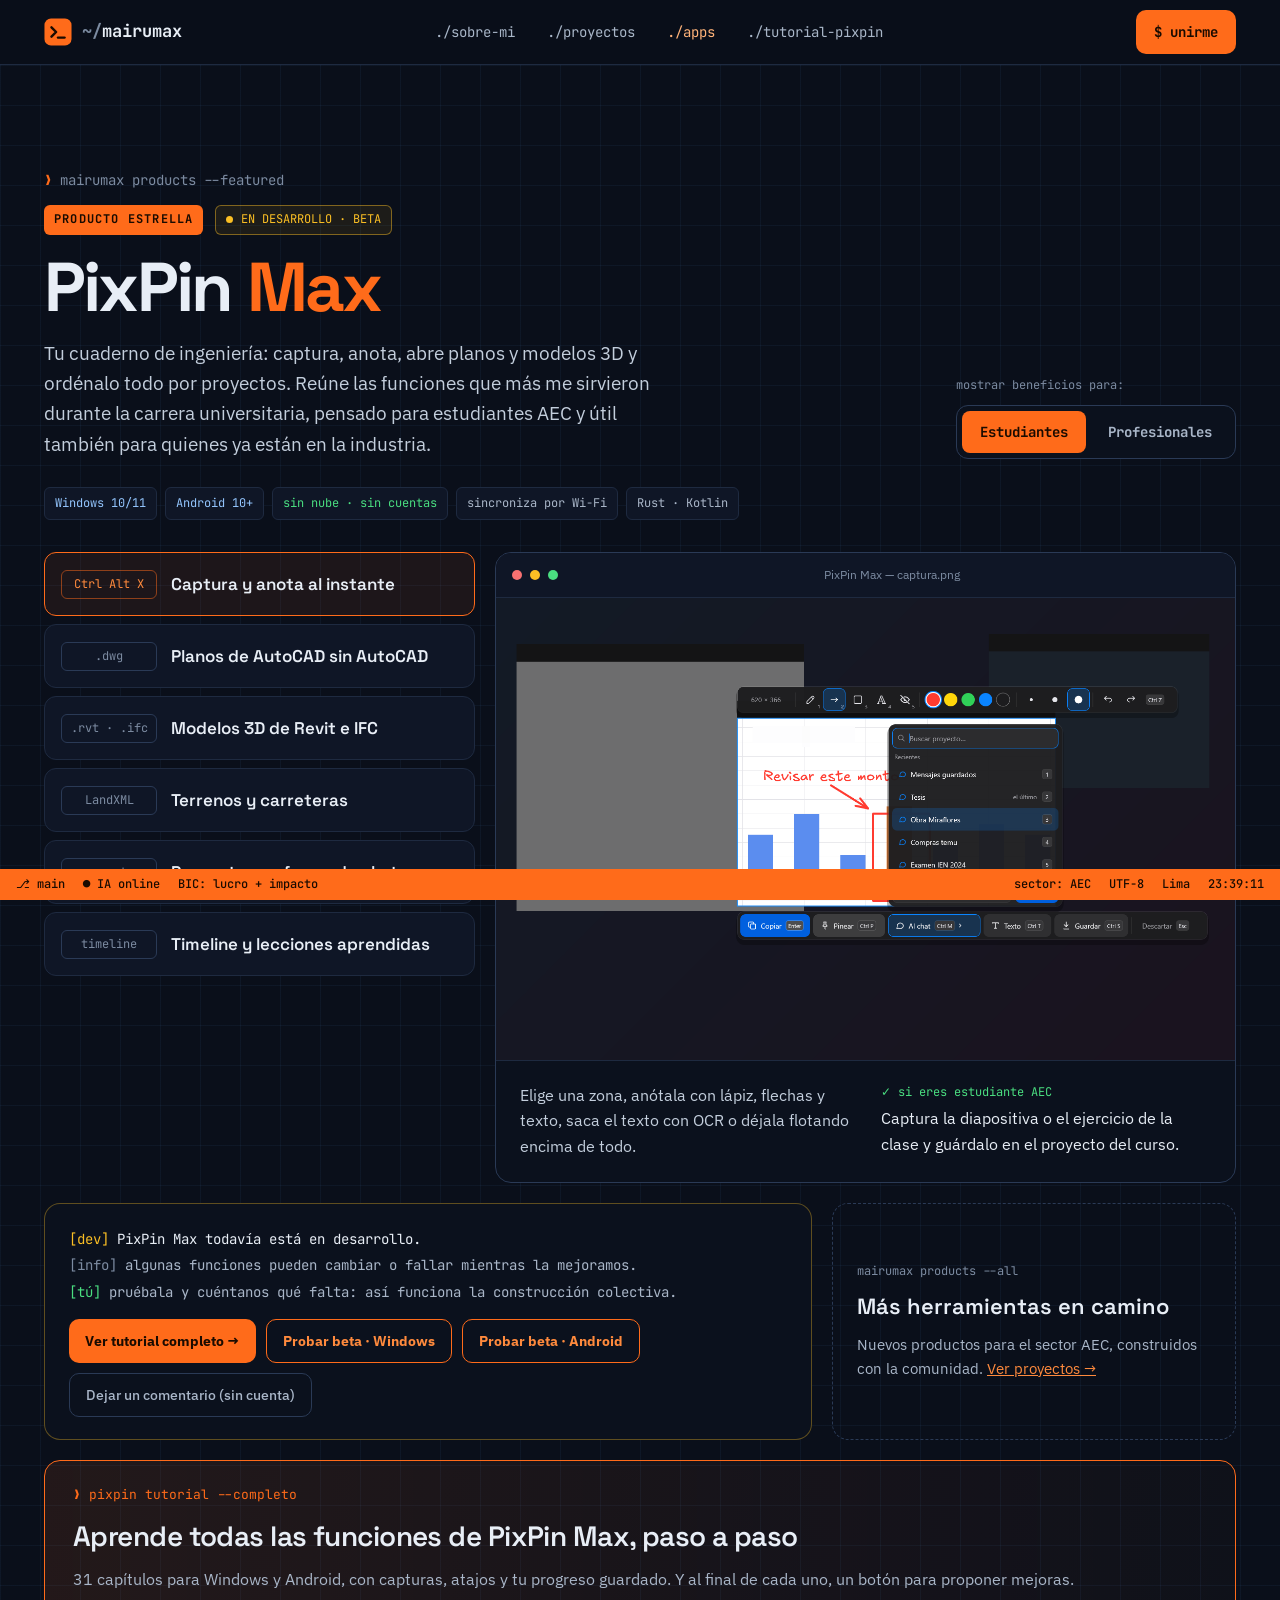
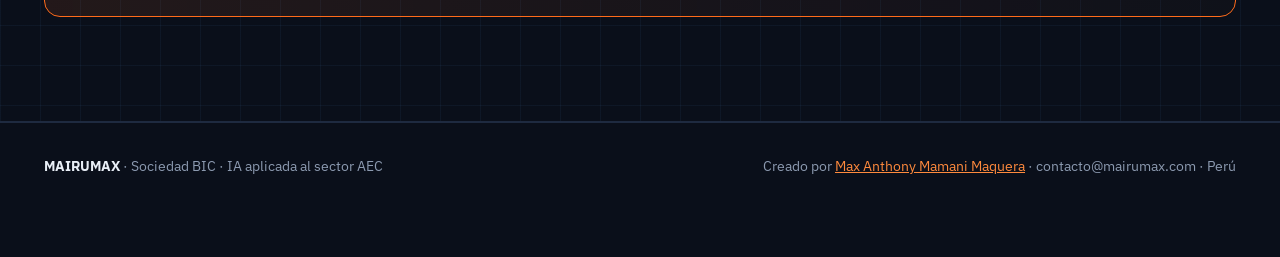
==== apps.html @ 18a21cf0 "Página principal centrada en el fundador, sección de proyectos y apps en página propia - Sección 'Qu" ====
<!doctype html>
<html lang="es">
<head>
<meta charset="utf-8">
<meta name="viewport" content="width=device-width, initial-scale=1, viewport-fit=cover">
<title>Apps · MAIRUMAX</title>
<meta name="description" content="MAIRUMAX: Sociedad BIC que crea herramientas con inteligencia artificial para el sector AEC, junto a su comunidad.">
<link rel="preconnect" href="https://fonts.googleapis.com">
<link rel="preconnect" href="https://fonts.gstatic.com" crossorigin>
<link href="https://fonts.googleapis.com/css2?family=Space+Grotesk:wght@500;600;700&family=IBM+Plex+Sans:wght@400;500;600&family=JetBrains+Mono:wght@400;500;700&display=swap" rel="stylesheet">
<style>
/* Layout: página de desarrollador oscura; cada sección se presenta como un comando de terminal. */
:root{
  color-scheme:dark;
  --bg:#0A0F1A; --bg-2:#0C1220; --panel:#0F1626; --term:#0B111D; --deep:#080D17;
  --line:#1E2A40; --line-2:#2A3A56;
  --text:#E8EEF6; --soft:#C3CEDC; --muted:#A9B6C8; --dim:#7C8BA1; --faint:#5B6B84;
  --accent:#FF6B1A; --accent-2:#FF8A3D; --accent-3:#FFB37A; --on-accent:#1A0B00;
  --ok:#4ADE80; --warn:#FBBF24; --err:#F87171; --key:#93C5FD; --kw:#C4B5FD; --str:#FDBA74;
  --f-display:"Space Grotesk",system-ui,sans-serif;
  --f-body:"IBM Plex Sans",system-ui,sans-serif;
  --f-mono:"JetBrains Mono",ui-monospace,Consolas,monospace;
  --max:1240px;
}
*{box-sizing:border-box}
html{scroll-behavior:smooth}
body{margin:0;background:var(--bg);color:var(--text);font-family:var(--f-body);line-height:1.6;-webkit-font-smoothing:antialiased;overflow-x:hidden}
h1,h2,h3{font-family:var(--f-display);letter-spacing:-.03em;line-height:1.05;text-wrap:balance;margin:0}
p{margin:0}
a{color:var(--accent-2)}a:hover{color:var(--accent-3)}
button{font:inherit;cursor:pointer}
:focus-visible{outline:2px solid var(--accent);outline-offset:3px}
img{max-width:100%}
.wrap{max-width:var(--max);margin:0 auto;padding-inline:24px}
.mono{font-family:var(--f-mono)}
.bp{background-image:linear-gradient(rgba(96,165,250,.06) 1px,transparent 1px),linear-gradient(90deg,rgba(96,165,250,.06) 1px,transparent 1px);background-size:40px 40px}
section{padding-block:104px}
.bordered{border-block:1px solid var(--line)}
.cmd{font-family:var(--f-mono);font-size:14px;color:var(--dim)}
.cmd::before{content:"❯ ";color:var(--accent)}
.h2{font-size:clamp(32px,4vw,52px);margin-top:14px}
.lead{color:var(--muted);font-size:17px;max-width:420px}
.row{display:flex;flex-wrap:wrap;gap:24px}
.row>*{min-width:0}
.sec-head{display:flex;flex-wrap:wrap;justify-content:space-between;align-items:end;gap:24px;margin-bottom:40px}

.btn{display:inline-flex;align-items:center;gap:10px;min-height:52px;padding:0 24px;border-radius:10px;font-weight:600;text-decoration:none;border:0;transition:transform .2s ease,box-shadow .2s ease}
.btn-main{background:var(--accent);color:var(--on-accent)}
.btn-main:hover{color:var(--on-accent);transform:translateY(-2px);box-shadow:0 12px 30px -10px var(--accent)}
.btn-ghost{border:1.5px solid var(--line-2);color:var(--text);font-family:var(--f-mono);font-size:15px;background:transparent}
.btn-ghost:hover{color:var(--accent-3);border-color:var(--accent)}
.chip{transition:background-color .15s ease,border-color .15s ease,color .15s ease}
.chip:hover{border-color:var(--accent)!important;color:var(--accent-3)}
.tag{display:inline-flex;align-items:center;gap:8px;font-family:var(--f-mono);font-size:12px;padding:4px 10px;border-radius:6px}
.dot{width:8px;height:8px;border-radius:50%;flex:none}

/* NAV */
header{position:sticky;top:env(safe-area-inset-top,0px);z-index:30;background:rgba(10,15,26,.88);backdrop-filter:blur(12px);border-bottom:1px solid var(--line)}
.nav{height:64px;display:flex;align-items:center;justify-content:space-between;gap:16px;font-family:var(--f-mono)}
.logo{display:flex;align-items:center;gap:10px;color:var(--text);text-decoration:none;font-weight:700;font-size:17px}
.logo:hover{color:var(--text)}
.logo small{color:var(--dim);font-size:inherit}
.menu{display:flex;gap:6px;font-size:14px}
.menu a{color:var(--muted);text-decoration:none;padding:8px 12px;border-radius:8px;border:1px solid transparent}
.nav-cta{min-height:44px;padding:0 18px;font-size:14px;font-weight:700;font-family:var(--f-mono);border-radius:10px}
.burger{display:none;width:44px;height:44px;border-radius:10px;border:1px solid var(--line-2);background:transparent;color:var(--text)}
@media (max-width:900px){
  .menu{display:none;position:absolute;top:64px;left:0;right:0;flex-direction:column;gap:0;background:var(--bg-2);border-bottom:1px solid var(--line);padding:8px 16px}
  .menu.open{display:flex}
  .menu a{padding:14px 8px;border-radius:0;border-top:1px solid var(--line)}
  .burger{display:grid;place-items:center}
  .nav-cta{display:none}
}

/* HERO */
.hero{padding-block:88px 72px}
.hero .row{gap:48px;align-items:center}
.hero-copy{flex:1 1 500px}
.pill{display:inline-flex;align-items:center;gap:10px;padding:6px 14px;border:1px solid var(--line-2);border-radius:8px;font-family:var(--f-mono);font-size:13px;color:var(--key);background:rgba(17,26,42,.85)}
.hero h1{font-size:clamp(40px,6vw,74px);letter-spacing:-.035em;line-height:1.02;margin:24px 0;min-height:2.1em}
.typed{font-family:var(--f-mono);letter-spacing:-.04em;color:var(--accent)}
.cur{display:inline-block;width:.5em;height:.9em;background:var(--accent);margin-left:6px;vertical-align:-.08em;animation:blink 1s steps(1) infinite}
.hero-copy>p{font-size:19px;color:var(--muted);max-width:560px}
.ctas{display:flex;flex-wrap:wrap;gap:12px;margin-top:32px}

.term{flex:1 1 480px;border:1px solid var(--line-2);border-radius:16px;background:var(--term);box-shadow:0 40px 90px -40px rgba(0,0,0,.9);overflow:hidden;font-family:var(--f-mono)}
.term-bar{display:flex;align-items:center;gap:8px;padding:12px 16px;border-bottom:1px solid var(--line);background:var(--panel)}
.term-bar i{width:12px;height:12px;border-radius:50%;display:block}
.term-bar span{flex:1;text-align:center;font-size:12px;color:var(--dim)}
.term-out{height:330px;padding:18px 18px 6px;display:flex;flex-direction:column;justify-content:flex-end;overflow:hidden;font-size:14px;line-height:1.6}
.term-out div{white-space:pre-wrap;word-break:break-word}
.term-in{display:flex;align-items:center;gap:10px;padding:8px 18px 16px;font-size:14px}
.term-in label{color:var(--accent);white-space:nowrap}
.term-in input{flex:1;min-width:0;min-height:36px;border:0;outline:none;background:transparent;color:var(--text);font:inherit;caret-color:var(--accent)}
.term-in input::placeholder,.join input::placeholder{color:var(--faint)}
.term-chips{display:flex;flex-wrap:wrap;gap:6px;padding:12px 18px 16px;border-top:1px solid var(--line);background:#0D1422}
.term-chips button{min-height:34px;padding:0 12px;border-radius:8px;border:1px solid var(--line-2);background:transparent;color:var(--muted);font-family:var(--f-mono);font-size:13px}

.ticker{border-top:1px solid var(--line);background:var(--bg-2);overflow:hidden}
.ticker-track{display:flex;width:max-content;gap:48px;padding:14px 0;font-family:var(--f-mono);font-size:14px;color:var(--muted);white-space:nowrap;animation:marq 40s linear infinite}

/* PRODUCTO */
.prod-title{font-size:clamp(40px,5.4vw,72px);letter-spacing:-.04em;line-height:1;margin:18px 0 16px}
.prod-lead{font-size:19px;color:var(--soft);max-width:640px}
.seg{display:inline-flex;padding:5px;border-radius:12px;border:1px solid var(--line-2);background:var(--term);gap:4px}
.seg button{min-height:42px;padding:0 18px;border-radius:8px;border:0;background:transparent;color:var(--muted);font-family:var(--f-mono);font-weight:700;font-size:14px}
.seg button[aria-selected="true"]{background:var(--accent);color:var(--on-accent)}
.badges{display:flex;flex-wrap:wrap;gap:8px;margin-top:28px}
.badges span{padding:6px 10px;border-radius:6px;border:1px solid var(--line);background:var(--panel);font-family:var(--f-mono);font-size:12px;color:var(--muted)}
.feat-list{flex:1 1 340px;display:flex;flex-direction:column;gap:8px}
.feat-list button{display:flex;align-items:center;gap:14px;min-height:64px;padding:12px 16px;border-radius:12px;border:1px solid var(--line);background:var(--panel);color:var(--text);text-align:left}
.feat-list button kbd{flex:none;min-width:96px;font-family:var(--f-mono);font-size:12px;color:var(--dim);border:1px solid var(--line-2);border-radius:6px;padding:4px 8px;text-align:center}
.feat-list button span{font-family:var(--f-display);font-weight:600;font-size:17px;line-height:1.2}
.feat-list button[aria-selected="true"]{border-color:var(--accent);background:rgba(255,107,26,.08)}
.feat-list button[aria-selected="true"] kbd{color:var(--accent-2);border-color:rgba(255,107,26,.5)}
.window{flex:2 1 560px;border:1px solid var(--line-2);border-radius:16px;background:var(--term);overflow:hidden;display:flex;flex-direction:column}
.window .term-bar i{width:10px;height:10px}
.shot{background:#070B13;aspect-ratio:16/10;max-width:100%}
.shot img{width:100%;height:100%;object-fit:contain;display:block}
.shot-cap{padding:22px 24px;border-top:1px solid var(--line);display:flex;flex-wrap:wrap;gap:14px 32px}
.shot-cap p{flex:1 1 260px;min-width:0;font-size:16px}
.shot-cap small{display:block;font-family:var(--f-mono);font-size:12px;color:var(--ok);margin-bottom:4px}
.devbox{flex:2 1 560px;border:1px solid rgba(251,191,36,.35);border-radius:16px;background:var(--term);padding:22px 24px;font-family:var(--f-mono);font-size:14px;line-height:1.9}
.devbox .ctas{margin-top:14px;gap:10px}
.devbox .btn{min-height:44px;padding:0 16px;font-size:14px;font-weight:700;font-family:var(--f-body)}
.tuto-link{margin-top:20px;display:flex;flex-direction:column;gap:8px;padding:24px 28px;border-radius:16px;border:1px solid var(--accent);background:linear-gradient(90deg,rgba(255,107,26,.1),rgba(255,107,26,.02));text-decoration:none;transition:transform .2s ease}
.tuto-link:hover{transform:translateY(-2px)}
.tuto-link .mono{font-size:13px}
.soon{flex:1 1 300px;border:1.5px dashed var(--line-2);border-radius:16px;padding:22px 24px;display:flex;flex-direction:column;justify-content:center;gap:8px}

/* BANDERA */
.flag{font-family:var(--f-display);font-weight:600;font-size:clamp(28px,4vw,52px);line-height:1.12;letter-spacing:-.025em;margin-top:24px;max-width:1080px}
.flag mark{color:var(--on-accent);background:var(--accent);padding:0 .15em;border-radius:4px}
.hashtags{display:flex;flex-wrap:wrap;gap:10px;margin-top:36px;font-family:var(--f-mono);font-size:13px}
.hashtags span{padding:6px 12px;border-radius:6px;background:#111A2B;border:1px solid var(--line);color:var(--key)}

/* EDITOR */
.editor{border:1px solid var(--line-2);border-radius:16px;overflow:hidden;background:var(--term)}
.tabs{display:flex;overflow-x:auto;background:var(--panel);border-bottom:1px solid var(--line)}
.tabs button{display:flex;align-items:center;gap:8px;min-height:48px;padding:0 20px;border:0;border-right:1px solid var(--line);border-top:2px solid transparent;background:transparent;color:var(--dim);font-family:var(--f-mono);font-size:14px;white-space:nowrap}
.tabs button[aria-selected="true"]{border-top-color:var(--accent);background:var(--term);color:var(--text)}
.tabs i{width:8px;height:8px;border-radius:2px;display:block}
.code{flex:1.3 1 480px;padding:28px 0;overflow-x:auto;font-family:var(--f-mono);font-size:clamp(14px,1.4vw,17px);line-height:1.9;min-height:300px}
.code div{display:flex}
.code .ln{flex:none;width:52px;padding-right:18px;text-align:right;color:#3E4C63;user-select:none}
.code .src{white-space:pre}
.human{flex:1 1 360px;padding:32px;border-left:1px solid var(--line);background:#0E1626;display:flex;flex-direction:column;gap:16px}
.human h3{font-size:32px}
.human .practice{margin-top:auto;padding:16px;border-radius:10px;border:1px dashed var(--line-2);color:var(--muted);font-size:15px}
.editor-body{display:flex;flex-wrap:wrap}
.editor-body>*{min-width:0}

/* PIPELINE */
.pipe{border:1px solid var(--line-2);border-radius:16px;background:var(--term);overflow:hidden}
.pipe-bar{display:flex;flex-wrap:wrap;align-items:center;justify-content:space-between;gap:12px;padding:14px 20px;border-bottom:1px solid var(--line);background:var(--panel);font-family:var(--f-mono);font-size:13px;color:var(--muted)}
.run-btn{min-height:40px;padding:0 18px;border-radius:8px;border:0;background:var(--accent);color:var(--on-accent);font-family:var(--f-mono);font-weight:700;font-size:14px}
.run-btn[disabled]{background:var(--line-2);color:var(--text);cursor:wait}
.progress{height:3px;background:var(--line)}
.progress div{height:3px;width:0;background:var(--accent);transition:width .5s ease}
.stages{padding:32px 24px 12px;display:grid;grid-template-columns:repeat(auto-fit,minmax(210px,1fr));gap:14px}
.stage{display:flex;flex-direction:column;gap:10px;padding:20px;text-align:left;border-radius:12px;border:1.5px solid var(--line);background:var(--panel);color:var(--text);transition:all .25s ease}
.stage .top{display:flex;justify-content:space-between;font-family:var(--f-mono);font-size:12px;color:var(--dim)}
.stage .st{color:var(--faint)}
.stage strong{font-family:var(--f-display);font-weight:600;font-size:20px;line-height:1.15}
.stage code{font-family:var(--f-mono);font-size:13px;color:var(--key)}
.stage.sel{border-color:#3B5B8C}
.stage.done{border-color:#2F6B4A;background:rgba(74,222,128,.05)}
.stage.done .st{color:var(--ok)}
.stage.live{border-color:var(--accent);background:rgba(255,107,26,.08);animation:pulse 1.1s ease-out infinite}
.stage.live .st{color:var(--accent-2)}
.return{margin:0 24px;padding:10px 0 24px;display:flex;align-items:center;gap:12px;font-family:var(--f-mono);font-size:13px;color:var(--dim)}
.return hr{flex:1;border:0;border-top:1px dashed var(--line-2);margin:0}
.pipe-foot{display:flex;flex-wrap:wrap;border-top:1px solid var(--line)}
.pipe-foot>*{flex:1 1 400px;min-width:0}
.info{padding:28px 24px}
.info h3{font-size:28px;margin:8px 0}
.info p{color:var(--soft);font-size:17px}
.log{padding:24px;border-left:1px solid var(--line);background:var(--deep);font-family:var(--f-mono);font-size:13px;line-height:1.8;min-height:180px}
.log div{white-space:pre-wrap}

/* MANIFIESTO */
.json{border:1px solid var(--line-2);border-radius:16px;background:var(--term);padding:28px clamp(18px,3vw,36px);font-family:var(--f-mono);font-size:clamp(14px,1.4vw,17px);line-height:1.9;color:var(--muted)}
.json .in{padding-left:2em}
.k{color:var(--key)}.s{color:var(--str)}
.json button{display:inline-flex;align-items:center;gap:8px;min-height:40px;padding:0 10px 0 4px;margin-left:-4px;border:0;border-radius:6px;background:transparent;color:var(--key);font:inherit}
.json button .arr{color:var(--accent);display:inline-block;transition:transform .2s ease}
.json button[aria-expanded="true"] .arr{transform:rotate(90deg)}
.json button .hint{color:var(--faint)}
.json button[aria-expanded="true"] .hint{display:none}
.json .val{margin:6px 0 18px 1.6em;padding:20px 24px;border-left:2px solid var(--accent);background:rgba(255,107,26,.05);border-radius:0 10px 10px 0}
.json .val p{font-family:var(--f-display);font-weight:500;font-size:clamp(20px,2.2vw,28px);line-height:1.35;letter-spacing:-.01em;color:#F3E9DF}

/* ROLES */
.roles{display:flex;flex-wrap:wrap;gap:10px}
.roles button{min-height:48px;padding:0 20px;border-radius:10px;border:1.5px solid var(--line-2);background:transparent;color:var(--muted);font-family:var(--f-mono);font-size:15px}
.roles button[aria-selected="true"]{border-color:var(--accent);background:rgba(255,107,26,.1);color:var(--accent-3)}
.role-card{flex:1.2 1 420px;border:1px solid var(--line);border-radius:16px;background:var(--panel);padding:36px}
.role-card h3{font-size:30px;margin-bottom:12px}
.role-card p{color:var(--soft);font-size:18px}
.role-log{flex:1 1 380px;border:1px solid var(--line);border-radius:16px;background:var(--deep);padding:28px;font-family:var(--f-mono);font-size:14px;line-height:2}

/* CTA */
.join-box{border-radius:20px;border:1px solid var(--accent);background:var(--term);display:flex;flex-wrap:wrap;gap:40px;padding:clamp(32px,5vw,64px);align-items:center}
.join-box>*{flex:1 1 440px;min-width:0}
.join-box h2{font-size:clamp(32px,4.4vw,56px);letter-spacing:-.035em;line-height:1.02}
.join{font-family:var(--f-mono);font-size:15px}
.join label{display:block;color:var(--dim);font-size:13px;margin-bottom:8px}
.join .field{display:flex;flex-wrap:wrap;align-items:center;gap:10px;padding:8px 8px 8px 16px;border-radius:12px;border:1px solid var(--line-2);background:var(--deep)}
.join .field span{color:var(--accent);white-space:nowrap}
.join input{flex:1 1 180px;min-width:0;min-height:44px;border:0;outline:none;background:transparent;color:var(--text);font:inherit;caret-color:var(--accent)}
.join button{min-height:44px;padding:0 18px;border-radius:8px;border:0;background:var(--accent);color:var(--on-accent);font-family:var(--f-mono);font-weight:700;font-size:14px}
.join-msg{margin-top:12px;font-size:14px;min-height:1.6em}

/* FUNDADOR */
.founder{display:flex;flex-wrap:wrap;gap:28px;align-items:stretch}
.founder>*{min-width:0}
.id-card{flex:1 1 340px;border:1px solid var(--line-2);border-radius:16px;background:var(--term);overflow:hidden;display:flex;flex-direction:column}
.avatar{position:relative;aspect-ratio:1/1;background:linear-gradient(135deg,#16213A,#0B111D);display:grid;place-items:center;overflow:hidden}
.avatar img{position:absolute;inset:0;width:100%;height:100%;object-fit:cover}
.avatar .ini{font-family:var(--f-display);font-weight:700;font-size:96px;color:var(--accent);letter-spacing:-.04em}
.avatar .scan{position:absolute;left:12px;bottom:12px;padding:4px 10px;border-radius:6px;background:rgba(10,15,26,.85);font-family:var(--f-mono);font-size:12px;color:var(--ok)}
.id-body{padding:22px 24px;display:flex;flex-direction:column;gap:12px}
.id-body h3{font-size:26px}
.id-body .role{font-family:var(--f-mono);font-size:13px;color:var(--accent-2)}
.links{display:flex;flex-wrap:wrap;gap:8px;margin-top:4px}
.links a{display:inline-flex;align-items:center;gap:8px;min-height:40px;padding:0 14px;border-radius:8px;border:1px solid var(--line-2);color:var(--text);text-decoration:none;font-family:var(--f-mono);font-size:13px}
.links a:hover{border-color:var(--accent);color:var(--accent-3)}
.f-main{flex:2 1 560px;display:flex;flex-direction:column;gap:20px}
.quote{border-left:3px solid var(--accent);padding:6px 0 6px 20px;font-family:var(--f-display);font-weight:500;font-size:clamp(20px,2.2vw,26px);line-height:1.35;letter-spacing:-.01em;color:#F3E9DF}
.quote small{display:block;margin-top:10px;font-family:var(--f-mono);font-size:13px;color:var(--dim);letter-spacing:0}
.kpis{display:grid;grid-template-columns:repeat(auto-fit,minmax(150px,1fr));gap:12px}
.kpi{border:1px solid var(--line);border-radius:12px;background:var(--panel);padding:16px 18px}
.kpi b{display:block;font-family:var(--f-display);font-size:34px;line-height:1;letter-spacing:-.03em;color:var(--text)}
.kpi span{display:block;margin-top:8px;font-size:14px;color:var(--muted);line-height:1.35}
.kpi.hi{border-color:rgba(255,107,26,.55);background:rgba(255,107,26,.07)}
.kpi.hi b{color:var(--accent-2)}
.facts{display:grid;grid-template-columns:repeat(auto-fit,minmax(260px,1fr));gap:12px}
.fact{border:1px solid var(--line);border-radius:12px;background:var(--panel);padding:16px 18px;font-size:15px;color:var(--soft)}
.fact .mono{display:block;font-size:12px;color:var(--key);margin-bottom:6px}
.panels{display:flex;flex-wrap:wrap;gap:20px;margin-top:28px}
.panels>*{flex:1 1 440px;min-width:0;border:1px solid var(--line-2);border-radius:16px;background:var(--term);padding:24px}
.panels h3{font-size:22px;margin:6px 0 4px}
.panels .sub{font-size:14px;color:var(--dim);margin-bottom:18px}
.bars{display:flex;flex-direction:column;gap:12px}
.bar{display:grid;grid-template-columns:minmax(0,1.3fr) minmax(0,2fr) 56px;gap:12px;align-items:center;font-size:14px;color:var(--soft)}
.bar .track{height:12px;border-radius:0 4px 4px 0;background:transparent;border-left:1px solid var(--line-2)}
.bar .fill{height:100%;border-radius:0 4px 4px 0;background:var(--accent);width:0;transition:width .9s ease}
.bar:hover .fill{background:var(--accent-2)}
.bar .v{font-family:var(--f-mono);font-size:13px;color:var(--text);text-align:right}
.tl{position:relative;display:flex;flex-direction:column;gap:0;margin-top:4px}
.tl-item{position:relative;display:grid;grid-template-columns:86px 1fr;gap:16px;padding:0 0 18px}
.tl-item::before{content:"";position:absolute;left:98px;top:6px;bottom:-6px;border-left:1px solid var(--line-2)}
.tl-item:last-child::before{display:none}
.tl-item .y{font-family:var(--f-mono);font-size:13px;color:var(--dim);text-align:right;padding-top:1px}
.tl-item .b{position:relative;padding-left:18px}
.tl-item .b::before{content:"";position:absolute;left:-5px;top:6px;width:9px;height:9px;border-radius:50%;background:var(--line-2)}
.tl-item.now .b::before{background:var(--accent);box-shadow:0 0 0 4px rgba(255,107,26,.2)}
.tl-item.tl-goal .b::before{background:transparent;border:1.5px dashed var(--ok)}
.tl-item strong{display:block;font-family:var(--f-display);font-weight:600;font-size:17px;line-height:1.25}
.tl-item span{font-size:14px;color:var(--muted)}
.status-list{display:flex;flex-direction:column;gap:10px;font-family:var(--f-mono);font-size:14px}
.status-list>div{display:grid;grid-template-columns:auto 1fr auto;gap:12px;align-items:center;padding:12px 14px;border:1px solid var(--line);border-radius:10px;background:var(--panel)}
.status-list .nm{color:var(--text);font-family:var(--f-body);font-size:15px}
.status-list .nm small{display:block;color:var(--dim);font-size:13px}
.interests{display:flex;flex-wrap:wrap;gap:8px}
.interests span{padding:8px 12px;border-radius:8px;border:1px solid var(--line-2);background:var(--panel);font-size:14px;color:var(--soft)}
.goals{display:flex;flex-direction:column;gap:10px}
.goal{display:flex;gap:14px;align-items:flex-start;padding:14px 16px;border:1px solid var(--line);border-radius:12px;background:var(--panel)}
.goal .ic{flex:none;width:34px;height:34px;border-radius:8px;display:grid;place-items:center;background:rgba(74,222,128,.1);color:var(--ok);font-family:var(--f-mono);font-size:14px}
.goal.star{border-color:rgba(255,107,26,.55);background:rgba(255,107,26,.07)}
.goal.star .ic{background:var(--accent);color:var(--on-accent)}
.goal strong{display:block;font-family:var(--f-display);font-weight:600;font-size:17px;line-height:1.25}
.goal span{font-size:14px;color:var(--muted)}
@media (max-width:560px){
  .bar{grid-template-columns:1fr 48px}.bar .track{grid-column:1/-1;grid-row:2}
  .tl-item{grid-template-columns:64px 1fr;gap:12px}.tl-item::before{left:72px}
}

footer{border-top:1px solid var(--line)}
footer .wrap{padding-block:32px 48px;display:flex;flex-wrap:wrap;gap:16px;justify-content:space-between;color:#8C9AB0;font-size:14px}
.status{position:sticky;bottom:0;z-index:30;display:flex;flex-wrap:wrap;justify-content:space-between;gap:6px 20px;padding:6px 16px calc(6px + env(safe-area-inset-bottom,0px));background:var(--accent);color:var(--on-accent);font-family:var(--f-mono);font-size:12px;font-weight:500}
.status span{display:flex;gap:18px;flex-wrap:wrap}

.fade{animation:fade .35s ease}
.glow{animation:glow 2s ease-in-out infinite}
@keyframes blink{50%{opacity:0}}
@keyframes fade{from{opacity:.2;transform:translateY(6px)}to{opacity:1;transform:none}}
@keyframes marq{to{transform:translateX(-50%)}}
@keyframes pulse{0%{box-shadow:0 0 0 0 rgba(255,107,26,.6)}100%{box-shadow:0 0 0 12px rgba(255,107,26,0)}}
@keyframes glow{50%{opacity:.35}}
@media (max-width:560px){
  section{padding-block:72px}
  .wrap{padding-inline:16px}
  .human,.log{border-left:0;border-top:1px solid var(--line)}
  .feat-list button kbd{min-width:84px}
}
@media (prefers-reduced-motion:reduce){*,*::before{animation:none!important;transition:none!important;scroll-behavior:auto!important}}
</style>
</head>
<body>

<header>
  <div class="wrap nav">
    <a href="index.html" class="logo" aria-label="MAIRUMAX, inicio">
      <svg width="28" height="28" viewBox="0 0 30 30" aria-hidden="true"><rect x=".5" y=".5" width="29" height="29" rx="7" fill="#FF6B1A"/><path d="M8 20 L13 15 L8 10" fill="none" stroke="#1A0B00" stroke-width="2.6" stroke-linecap="round" stroke-linejoin="round"/><path d="M15 21 H22" stroke="#1A0B00" stroke-width="2.6" stroke-linecap="round"/></svg>
      <span><small>~/</small>mairumax</span>
    </a>
    <nav class="menu" id="menu" aria-label="Secciones">
      <a class="chip" href="index.html#fundador">./sobre-mi</a>
      <a class="chip" href="index.html#proyectos">./proyectos</a>
      <a class="chip" href="apps.html" aria-current="page" style="color:var(--accent-3)">./apps</a>
      <a class="chip" href="pixpin.html">./tutorial-pixpin</a>
    </nav>
    <a href="index.html#unete" class="btn btn-main nav-cta">$ unirme</a>
    <button class="burger" id="burger" type="button" aria-label="Abrir menú" aria-expanded="false" aria-controls="menu">
      <svg width="20" height="20" viewBox="0 0 24 24" fill="none" stroke="currentColor" stroke-width="2" stroke-linecap="round" aria-hidden="true"><path d="M4 7h16M4 12h16M4 17h16"/></svg>
    </button>
  </div>
</header>

<main>
<!-- PRODUCTO ESTRELLA -->
<section id="productos" class="bp bordered" style="border-top:0">
  <div class="wrap">
    <div class="cmd">mairumax products --featured</div>
    <div class="sec-head" style="margin:14px 0 0">
      <div style="flex:1 1 560px;min-width:0">
        <div style="display:flex;flex-wrap:wrap;gap:12px">
          <span class="tag" style="background:var(--accent);color:var(--on-accent);font-weight:700;letter-spacing:.1em">PRODUCTO ESTRELLA</span>
          <span class="tag" style="color:var(--warn);border:1px solid rgba(251,191,36,.45);background:rgba(251,191,36,.08)"><span class="dot glow" style="width:7px;height:7px;background:var(--warn)"></span>EN DESARROLLO · BETA</span>
        </div>
        <h2 class="prod-title">PixPin <span style="color:var(--accent)">Max</span></h2>
        <p class="prod-lead">Tu cuaderno de ingeniería: captura, anota, abre planos y modelos 3D y ordénalo todo por proyectos. Reúne las funciones que más me sirvieron durante la carrera universitaria, pensado para estudiantes AEC y útil también para quienes ya están en la industria.</p>
      </div>
      <div style="display:flex;flex-direction:column;gap:10px">
        <span class="mono" style="font-size:12px;color:var(--dim)">mostrar beneficios para:</span>
        <div class="seg" role="tablist" aria-label="Público" id="audSeg">
          <button type="button" role="tab" aria-selected="true" data-aud="est">Estudiantes</button>
          <button type="button" role="tab" aria-selected="false" data-aud="pro">Profesionales</button>
        </div>
      </div>
    </div>

    <div class="badges">
      <span style="color:var(--key)">Windows 10/11</span><span style="color:var(--key)">Android 10+</span>
      <span style="color:var(--ok)">sin nube · sin cuentas</span><span>sincroniza por Wi‑Fi</span><span>Rust · Kotlin</span>
    </div>

    <div class="row" style="margin-top:32px;gap:20px;align-items:stretch">
      <div class="feat-list" role="tablist" aria-label="Funciones de PixPin Max" id="featList"></div>
      <div class="window">
        <div class="term-bar"><i style="background:var(--err)"></i><i style="background:var(--warn)"></i><i style="background:var(--ok)"></i><span id="featFile">PixPin Max</span></div>
        <div class="shot"><img id="featImg" src="img/captura-despues.png" alt="Captura de pantalla anotada en PixPin Max" width="1100" height="688"></div>
        <div class="shot-cap" id="featCap">
          <p id="featDesc" style="color:var(--soft)"></p>
          <p><small id="audLabel">✓ si eres estudiante AEC</small><span id="featUse"></span></p>
        </div>
      </div>
    </div>

    <div class="row" style="margin-top:20px;gap:20px;align-items:stretch">
      <div class="devbox">
        <div><span style="color:var(--warn)">[dev]</span> PixPin Max todavía está en desarrollo.</div>
        <div><span style="color:var(--dim)">[info]</span> <span style="color:var(--muted)">algunas funciones pueden cambiar o fallar mientras la mejoramos.</span></div>
        <div><span style="color:var(--ok)">[tú]</span> <span style="color:var(--muted)">pruébala y cuéntanos qué falta: así funciona la construcción colectiva.</span></div>
        <div class="ctas">
          <a class="btn btn-main" href="pixpin.html">Ver tutorial completo →</a>
          <a class="btn" style="border:1.5px solid var(--accent);color:var(--accent-2)" href="https://github.com/1xmanMAX/PIXPIN_PRO_WINDOWS/releases" target="_blank" rel="noopener">Probar beta · Windows</a>
          <a class="btn" style="border:1.5px solid var(--accent);color:var(--accent-2)" href="https://github.com/1xmanMAX/PIXPIN_PRO_ANDROID/releases/latest" target="_blank" rel="noopener">Probar beta · Android</a>
          <a class="btn" style="border:1px solid var(--line-2);color:var(--muted);font-weight:500" href="pixpin.html#mejorar">Dejar un comentario (sin cuenta)</a>
        </div>
      </div>
      <div class="soon">
        <span class="mono" style="font-size:12px;color:var(--dim)">mairumax products --all</span>
        <span style="font-family:var(--f-display);font-weight:600;font-size:22px">Más herramientas en camino</span>
        <span style="color:var(--muted);font-size:15px">Nuevos productos para el sector AEC, construidos con la comunidad. <a href="index.html#proyectos">Ver proyectos →</a></span>
      </div>
    </div>

    <a href="pixpin.html" class="tuto-link">
      <span class="mono" style="color:var(--accent)">❯ pixpin tutorial --completo</span>
      <span style="font-family:var(--f-display);font-weight:600;font-size:clamp(20px,2.4vw,28px);letter-spacing:-.02em;color:var(--text)">Aprende todas las funciones de PixPin Max, paso a paso</span>
      <span style="color:var(--muted)">31 capítulos para Windows y Android, con capturas, atajos y tu progreso guardado. Y al final de cada uno, un botón para proponer mejoras.</span>
    </a>
  </div>
</section>

</main>

<footer>
  <div class="wrap">
    <span><b style="color:var(--text)">MAIRUMAX</b> · Sociedad BIC · IA aplicada al sector AEC</span>
    <span>Creado por <a href="index.html#fundador">Max Anthony Mamani Maquera</a> · contacto@mairumax.com · Perú</span>
  </div>
</footer>

<div class="status" aria-hidden="true">
  <span><span>⎇ main</span><span>● IA online</span><span>BIC: lucro + impacto</span></span>
  <span><span>sector: AEC</span><span>UTF-8</span><span>Lima <span id="clock"></span></span></span>
</div>

<script>
(() => {
  const $ = (id) => document.getElementById(id);
  const el = (tag, attrs = {}, text) => { const e = document.createElement(tag); for (const k in attrs) e.setAttribute(k, attrs[k]); if (text != null) e.textContent = text; return e; };
  const retrigger = (node) => { node.classList.remove('fade'); void node.offsetWidth; node.classList.add('fade'); };
  const reduce = matchMedia('(prefers-reduced-motion: reduce)').matches;

  // Menú móvil
  const menu = $('menu'), burger = $('burger');
  burger.onclick = () => { const o = menu.classList.toggle('open'); burger.setAttribute('aria-expanded', o); };
  menu.querySelectorAll('a').forEach(a => a.onclick = () => { menu.classList.remove('open'); burger.setAttribute('aria-expanded', false); });

  // Reloj
  const tick = () => { let t; try { t = new Date().toLocaleTimeString('es-PE', { hour12: false, timeZone: 'America/Lima' }); } catch (e) { t = new Date().toLocaleTimeString(); } $('clock').textContent = t; };
  tick(); setInterval(tick, 1000);

  // Producto: explorador de funciones
  const F = [
    { key: 'Ctrl Alt X', file: 'captura.png', img: 'img/captura-despues.png', alt: 'Captura de pantalla anotada en PixPin Max', t: 'Captura y anota al instante', d: 'Elige una zona, anótala con lápiz, flechas y texto, saca el texto con OCR o déjala flotando encima de todo.', est: 'Captura la diapositiva o el ejercicio de la clase y guárdalo en el proyecto del curso.', pro: 'Marca un detalle del plano o del correo y mándalo al proyecto de obra en un paso.' },
    { key: '.dwg', file: 'plano.dwg', img: 'img/plano-dwg.png', alt: 'Plano de AutoCAD abierto en PixPin Max', t: 'Planos de AutoCAD sin AutoCAD', d: 'Abre el .dwg al instante: mide, marca, anota e imprime.', est: 'Revisa y anota los planos del curso aunque tu laptop no tenga AutoCAD.', pro: 'Consulta y marca planos en obra o en reunión, sin licencias ni equipos pesados.' },
    { key: '.rvt · .ifc', file: 'modelo.ifc', img: 'img/modelo-caja-seccion.png', alt: 'Modelo 3D con caja de sección en PixPin Max', t: 'Modelos 3D de Revit e IFC', d: 'Gíralo con el ratón, córtalo con una caja de sección, recorre cada planta y mira lo que mide cada pieza.', est: 'Entiende el modelo BIM del proyecto del curso, planta por planta.', pro: 'Revisa el modelo con el cliente o en campo, cortándolo donde haga falta.' },
    { key: 'LandXML', file: 'terreno.xml', img: 'img/civil-terreno.png', alt: 'Terreno con curvas de nivel en PixPin Max', t: 'Terrenos y carreteras', d: 'Abre LandXML o los puntos de Civil 3D con colores por altura y curvas de nivel.', est: 'Visualiza el levantamiento topográfico de tus prácticas de campo.', pro: 'Revisa superficies y alineamientos sin abrir Civil 3D.' },
    { key: 'proyectos', file: 'proyectos', img: 'img/proyectos-oscuro.png', alt: 'Lista de proyectos en PixPin Max', t: 'Proyectos en forma de chat', d: 'Notas, fotos, audios, PDF, tablas y lienzos juntos por proyecto. Se sincroniza con Android por Wi‑Fi, sin nube.', est: 'Un proyecto por curso: la foto de la pizarra, el audio de la clase y el PDF, juntos.', pro: 'Un proyecto por obra, con todo lo que pasa ordenado por fecha.' },
    { key: 'timeline', file: 'lecciones', img: 'img/timeline-lecciones.png', alt: 'Lecciones aprendidas en el timeline de PixPin Max', t: 'Timeline y lecciones aprendidas', d: 'Apunta lo que pasa minuto a minuto con voz, texto o foto, y convierte los errores en lecciones con repaso espaciado.', est: 'Repasa lo aprendido antes del examen con repaso espaciado.', pro: 'Registra incidencias de obra para que las lecciones no se olviden.' }
  ];
  F.forEach(f => { const i = new Image(); i.src = f.img; });
  let fi = 0, aud = 'est';
  const featBtns = F.map((f, i) => {
    const b = el('button', { type: 'button', role: 'tab', 'aria-selected': i === 0 });
    b.append(el('kbd', {}, f.key), el('span', {}, f.t));
    b.onclick = () => { fi = i; renderFeat(true); };
    $('featList').append(b); return b;
  });
  const renderFeat = (anim) => {
    const f = F[fi];
    featBtns.forEach((b, i) => b.setAttribute('aria-selected', i === fi));
    $('featFile').textContent = 'PixPin Max — ' + f.file;
    $('featImg').src = f.img; $('featImg').alt = f.alt;
    $('featDesc').textContent = f.d;
    $('featUse').textContent = f[aud];
    $('audLabel').textContent = aud === 'pro' ? '✓ si ya trabajas en la industria' : '✓ si eres estudiante AEC';
    if (anim) { retrigger($('featImg')); retrigger($('featCap')); }
  };
  $('audSeg').querySelectorAll('button').forEach(b => b.onclick = () => {
    aud = b.dataset.aud;
    $('audSeg').querySelectorAll('button').forEach(x => x.setAttribute('aria-selected', x === b));
    renderFeat(true);
  });
  renderFeat(false);

})();
</script>
</body>
</html>
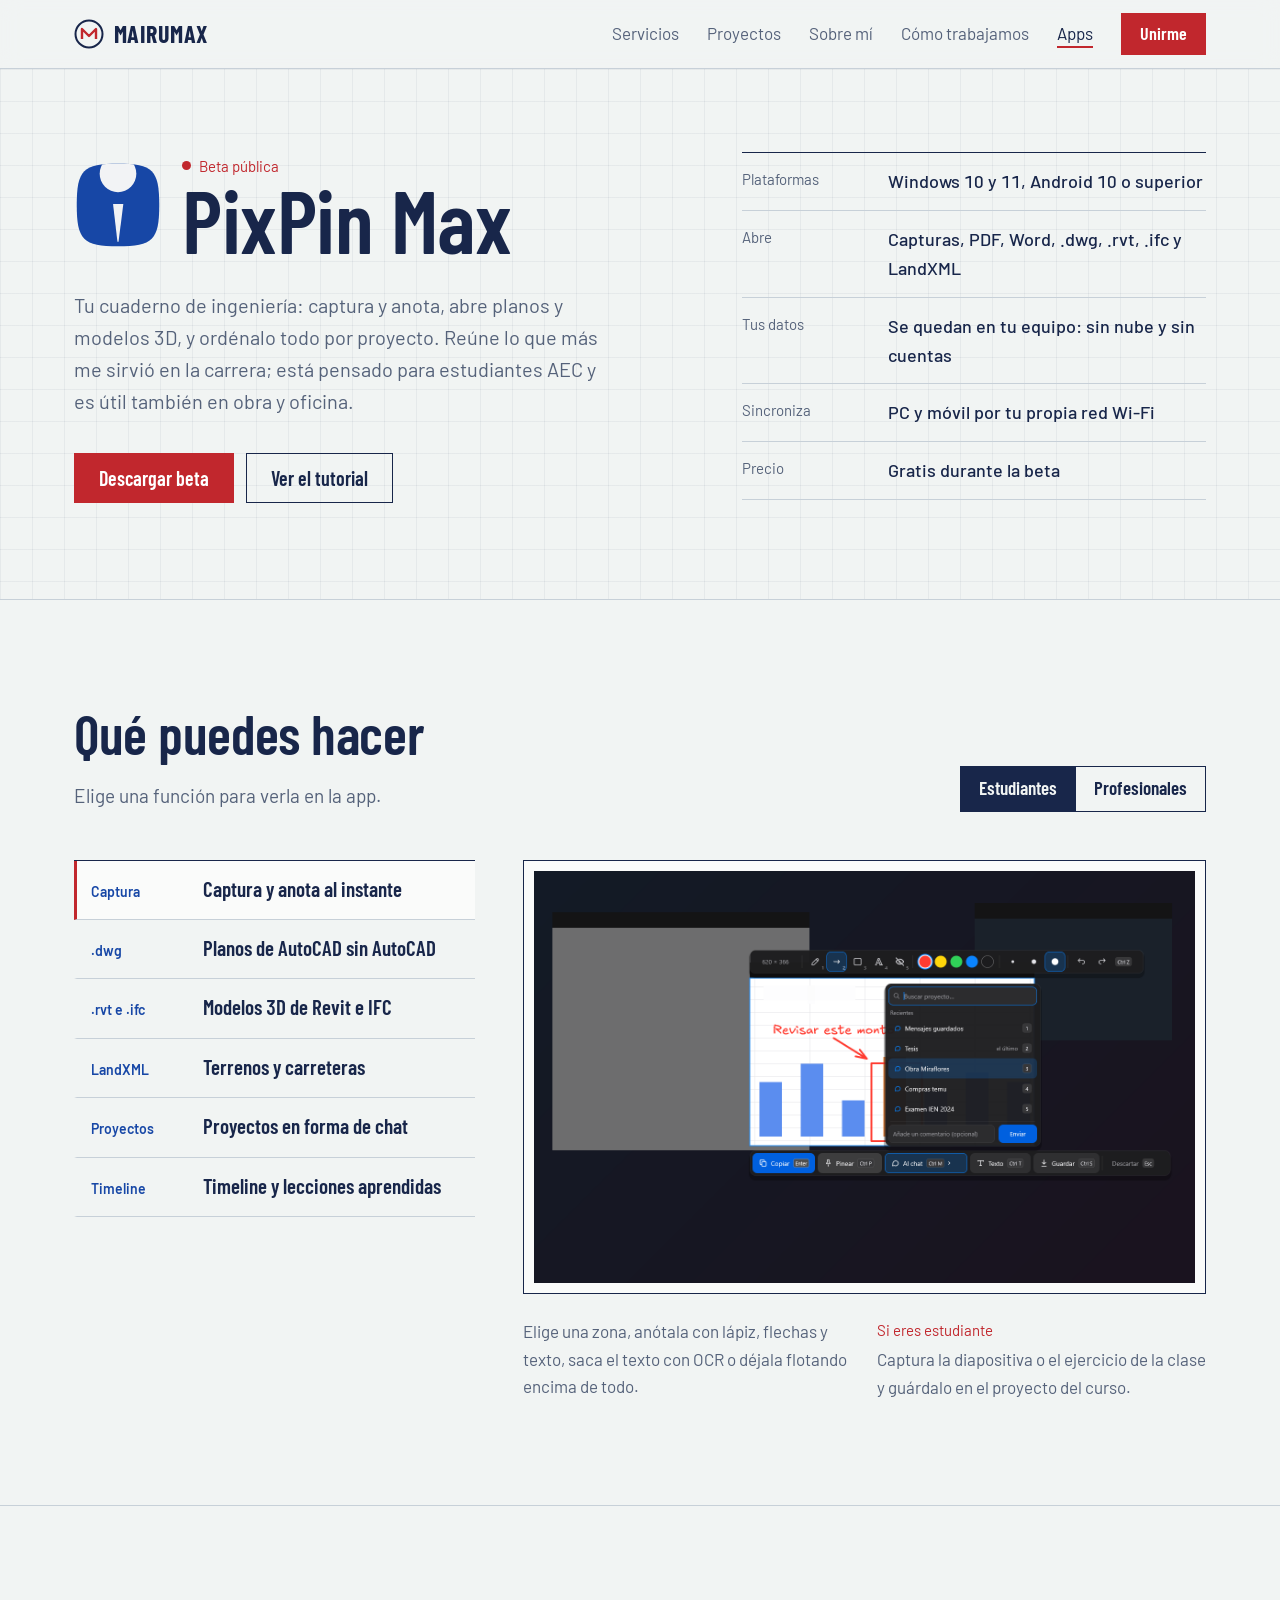
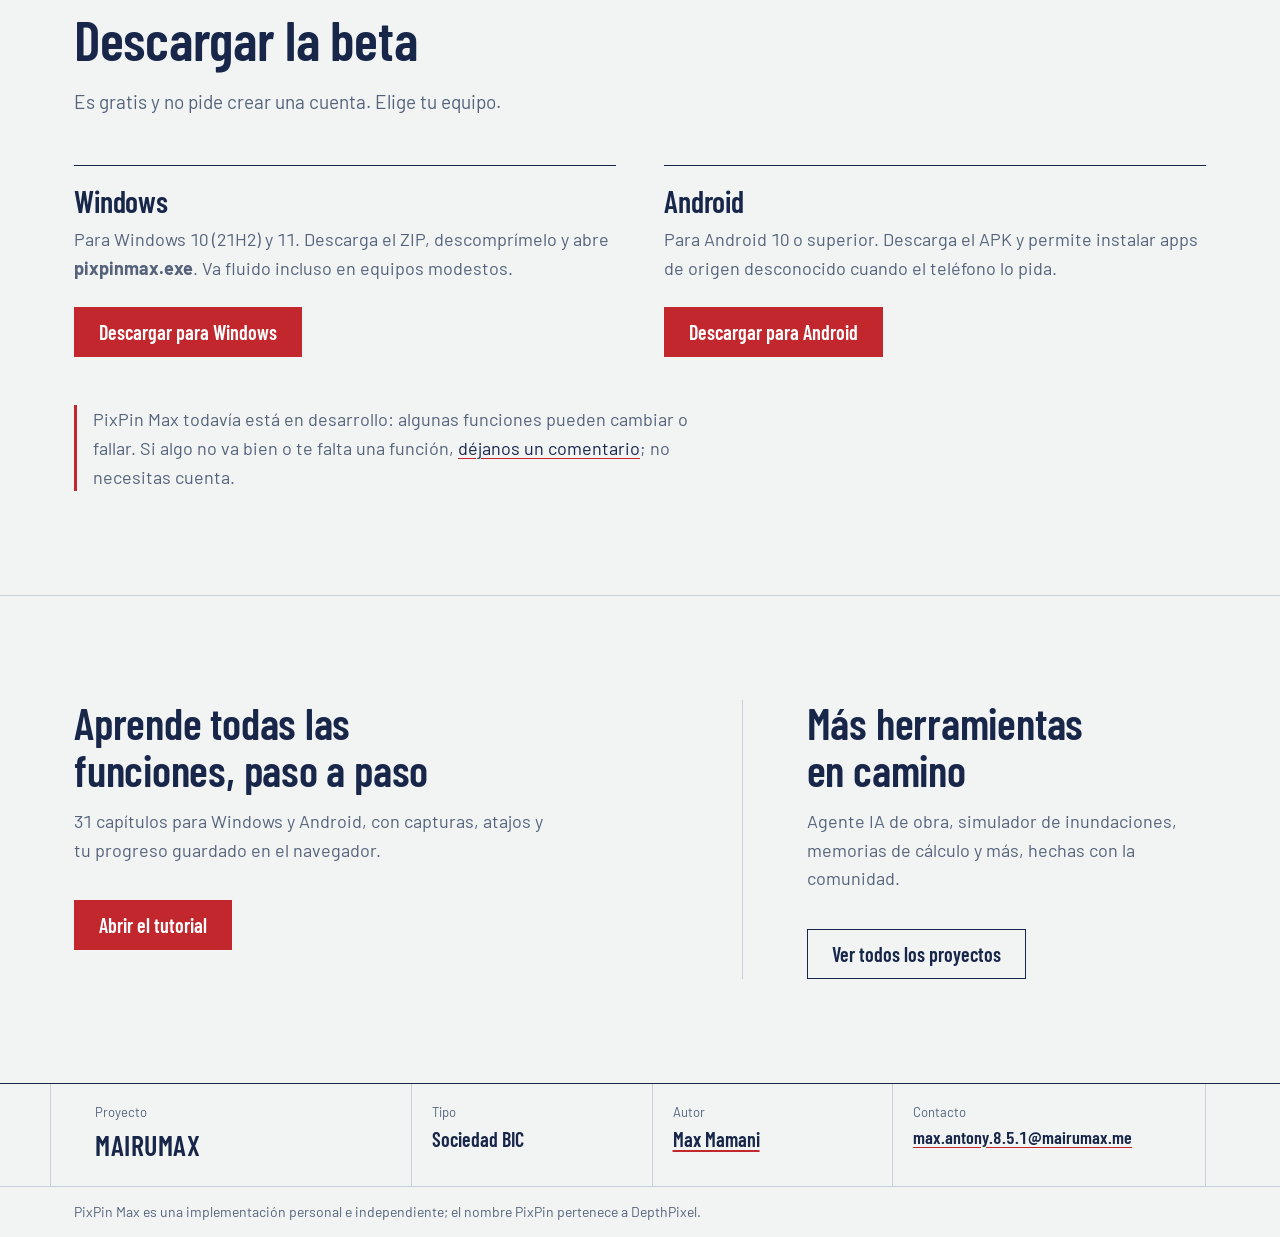
==== commit 114d1209: "Rediseño como lámina de plano: servicios de ingeniería con IA, logo de PixPin, trayectoria ampliada " ====
--- a/apps.html
+++ b/apps.html
@@ -3,298 +3,69 @@
 <head>
 <meta charset="utf-8">
 <meta name="viewport" content="width=device-width, initial-scale=1, viewport-fit=cover">
-<title>Apps · MAIRUMAX</title>
-<meta name="description" content="MAIRUMAX: Sociedad BIC que crea herramientas con inteligencia artificial para el sector AEC, junto a su comunidad.">
+<title>PixPin Max · MAIRUMAX</title>
+<meta name="description" content="PixPin Max, de MAIRUMAX: tu cuaderno de ingeniería para Windows y Android. Captura y anota, abre planos .dwg, modelos Revit e IFC y terrenos LandXML.">
+<meta name="theme-color" content="#F1F4F3">
+<link rel="icon" href="img/pixpin-logo.svg" type="image/svg+xml">
 <link rel="preconnect" href="https://fonts.googleapis.com">
 <link rel="preconnect" href="https://fonts.gstatic.com" crossorigin>
-<link href="https://fonts.googleapis.com/css2?family=Space+Grotesk:wght@500;600;700&family=IBM+Plex+Sans:wght@400;500;600&family=JetBrains+Mono:wght@400;500;700&display=swap" rel="stylesheet">
+<link href="https://fonts.googleapis.com/css2?family=Barlow+Condensed:wght@500;600;700&family=Barlow:wght@400;500;600&display=swap" rel="stylesheet">
+<link rel="stylesheet" href="estilo.css">
 <style>
-/* Layout: página de desarrollador oscura; cada sección se presenta como un comando de terminal. */
-:root{
-  color-scheme:dark;
-  --bg:#0A0F1A; --bg-2:#0C1220; --panel:#0F1626; --term:#0B111D; --deep:#080D17;
-  --line:#1E2A40; --line-2:#2A3A56;
-  --text:#E8EEF6; --soft:#C3CEDC; --muted:#A9B6C8; --dim:#7C8BA1; --faint:#5B6B84;
-  --accent:#FF6B1A; --accent-2:#FF8A3D; --accent-3:#FFB37A; --on-accent:#1A0B00;
-  --ok:#4ADE80; --warn:#FBBF24; --err:#F87171; --key:#93C5FD; --kw:#C4B5FD; --str:#FDBA74;
-  --f-display:"Space Grotesk",system-ui,sans-serif;
-  --f-body:"IBM Plex Sans",system-ui,sans-serif;
-  --f-mono:"JetBrains Mono",ui-monospace,Consolas,monospace;
-  --max:1240px;
-}
-*{box-sizing:border-box}
-html{scroll-behavior:smooth}
-body{margin:0;background:var(--bg);color:var(--text);font-family:var(--f-body);line-height:1.6;-webkit-font-smoothing:antialiased;overflow-x:hidden}
-h1,h2,h3{font-family:var(--f-display);letter-spacing:-.03em;line-height:1.05;text-wrap:balance;margin:0}
-p{margin:0}
-a{color:var(--accent-2)}a:hover{color:var(--accent-3)}
-button{font:inherit;cursor:pointer}
-:focus-visible{outline:2px solid var(--accent);outline-offset:3px}
-img{max-width:100%}
-.wrap{max-width:var(--max);margin:0 auto;padding-inline:24px}
-.mono{font-family:var(--f-mono)}
-.bp{background-image:linear-gradient(rgba(96,165,250,.06) 1px,transparent 1px),linear-gradient(90deg,rgba(96,165,250,.06) 1px,transparent 1px);background-size:40px 40px}
-section{padding-block:104px}
-.bordered{border-block:1px solid var(--line)}
-.cmd{font-family:var(--f-mono);font-size:14px;color:var(--dim)}
-.cmd::before{content:"❯ ";color:var(--accent)}
-.h2{font-size:clamp(32px,4vw,52px);margin-top:14px}
-.lead{color:var(--muted);font-size:17px;max-width:420px}
-.row{display:flex;flex-wrap:wrap;gap:24px}
-.row>*{min-width:0}
-.sec-head{display:flex;flex-wrap:wrap;justify-content:space-between;align-items:end;gap:24px;margin-bottom:40px}
-
-.btn{display:inline-flex;align-items:center;gap:10px;min-height:52px;padding:0 24px;border-radius:10px;font-weight:600;text-decoration:none;border:0;transition:transform .2s ease,box-shadow .2s ease}
-.btn-main{background:var(--accent);color:var(--on-accent)}
-.btn-main:hover{color:var(--on-accent);transform:translateY(-2px);box-shadow:0 12px 30px -10px var(--accent)}
-.btn-ghost{border:1.5px solid var(--line-2);color:var(--text);font-family:var(--f-mono);font-size:15px;background:transparent}
-.btn-ghost:hover{color:var(--accent-3);border-color:var(--accent)}
-.chip{transition:background-color .15s ease,border-color .15s ease,color .15s ease}
-.chip:hover{border-color:var(--accent)!important;color:var(--accent-3)}
-.tag{display:inline-flex;align-items:center;gap:8px;font-family:var(--f-mono);font-size:12px;padding:4px 10px;border-radius:6px}
-.dot{width:8px;height:8px;border-radius:50%;flex:none}
-
-/* NAV */
-header{position:sticky;top:env(safe-area-inset-top,0px);z-index:30;background:rgba(10,15,26,.88);backdrop-filter:blur(12px);border-bottom:1px solid var(--line)}
-.nav{height:64px;display:flex;align-items:center;justify-content:space-between;gap:16px;font-family:var(--f-mono)}
-.logo{display:flex;align-items:center;gap:10px;color:var(--text);text-decoration:none;font-weight:700;font-size:17px}
-.logo:hover{color:var(--text)}
-.logo small{color:var(--dim);font-size:inherit}
-.menu{display:flex;gap:6px;font-size:14px}
-.menu a{color:var(--muted);text-decoration:none;padding:8px 12px;border-radius:8px;border:1px solid transparent}
-.nav-cta{min-height:44px;padding:0 18px;font-size:14px;font-weight:700;font-family:var(--f-mono);border-radius:10px}
-.burger{display:none;width:44px;height:44px;border-radius:10px;border:1px solid var(--line-2);background:transparent;color:var(--text)}
-@media (max-width:900px){
-  .menu{display:none;position:absolute;top:64px;left:0;right:0;flex-direction:column;gap:0;background:var(--bg-2);border-bottom:1px solid var(--line);padding:8px 16px}
-  .menu.open{display:flex}
-  .menu a{padding:14px 8px;border-radius:0;border-top:1px solid var(--line)}
-  .burger{display:grid;place-items:center}
-  .nav-cta{display:none}
-}
-
-/* HERO */
-.hero{padding-block:88px 72px}
-.hero .row{gap:48px;align-items:center}
-.hero-copy{flex:1 1 500px}
-.pill{display:inline-flex;align-items:center;gap:10px;padding:6px 14px;border:1px solid var(--line-2);border-radius:8px;font-family:var(--f-mono);font-size:13px;color:var(--key);background:rgba(17,26,42,.85)}
-.hero h1{font-size:clamp(40px,6vw,74px);letter-spacing:-.035em;line-height:1.02;margin:24px 0;min-height:2.1em}
-.typed{font-family:var(--f-mono);letter-spacing:-.04em;color:var(--accent)}
-.cur{display:inline-block;width:.5em;height:.9em;background:var(--accent);margin-left:6px;vertical-align:-.08em;animation:blink 1s steps(1) infinite}
-.hero-copy>p{font-size:19px;color:var(--muted);max-width:560px}
-.ctas{display:flex;flex-wrap:wrap;gap:12px;margin-top:32px}
-
-.term{flex:1 1 480px;border:1px solid var(--line-2);border-radius:16px;background:var(--term);box-shadow:0 40px 90px -40px rgba(0,0,0,.9);overflow:hidden;font-family:var(--f-mono)}
-.term-bar{display:flex;align-items:center;gap:8px;padding:12px 16px;border-bottom:1px solid var(--line);background:var(--panel)}
-.term-bar i{width:12px;height:12px;border-radius:50%;display:block}
-.term-bar span{flex:1;text-align:center;font-size:12px;color:var(--dim)}
-.term-out{height:330px;padding:18px 18px 6px;display:flex;flex-direction:column;justify-content:flex-end;overflow:hidden;font-size:14px;line-height:1.6}
-.term-out div{white-space:pre-wrap;word-break:break-word}
-.term-in{display:flex;align-items:center;gap:10px;padding:8px 18px 16px;font-size:14px}
-.term-in label{color:var(--accent);white-space:nowrap}
-.term-in input{flex:1;min-width:0;min-height:36px;border:0;outline:none;background:transparent;color:var(--text);font:inherit;caret-color:var(--accent)}
-.term-in input::placeholder,.join input::placeholder{color:var(--faint)}
-.term-chips{display:flex;flex-wrap:wrap;gap:6px;padding:12px 18px 16px;border-top:1px solid var(--line);background:#0D1422}
-.term-chips button{min-height:34px;padding:0 12px;border-radius:8px;border:1px solid var(--line-2);background:transparent;color:var(--muted);font-family:var(--f-mono);font-size:13px}
-
-.ticker{border-top:1px solid var(--line);background:var(--bg-2);overflow:hidden}
-.ticker-track{display:flex;width:max-content;gap:48px;padding:14px 0;font-family:var(--f-mono);font-size:14px;color:var(--muted);white-space:nowrap;animation:marq 40s linear infinite}
-
-/* PRODUCTO */
-.prod-title{font-size:clamp(40px,5.4vw,72px);letter-spacing:-.04em;line-height:1;margin:18px 0 16px}
-.prod-lead{font-size:19px;color:var(--soft);max-width:640px}
-.seg{display:inline-flex;padding:5px;border-radius:12px;border:1px solid var(--line-2);background:var(--term);gap:4px}
-.seg button{min-height:42px;padding:0 18px;border-radius:8px;border:0;background:transparent;color:var(--muted);font-family:var(--f-mono);font-weight:700;font-size:14px}
-.seg button[aria-selected="true"]{background:var(--accent);color:var(--on-accent)}
-.badges{display:flex;flex-wrap:wrap;gap:8px;margin-top:28px}
-.badges span{padding:6px 10px;border-radius:6px;border:1px solid var(--line);background:var(--panel);font-family:var(--f-mono);font-size:12px;color:var(--muted)}
-.feat-list{flex:1 1 340px;display:flex;flex-direction:column;gap:8px}
-.feat-list button{display:flex;align-items:center;gap:14px;min-height:64px;padding:12px 16px;border-radius:12px;border:1px solid var(--line);background:var(--panel);color:var(--text);text-align:left}
-.feat-list button kbd{flex:none;min-width:96px;font-family:var(--f-mono);font-size:12px;color:var(--dim);border:1px solid var(--line-2);border-radius:6px;padding:4px 8px;text-align:center}
-.feat-list button span{font-family:var(--f-display);font-weight:600;font-size:17px;line-height:1.2}
-.feat-list button[aria-selected="true"]{border-color:var(--accent);background:rgba(255,107,26,.08)}
-.feat-list button[aria-selected="true"] kbd{color:var(--accent-2);border-color:rgba(255,107,26,.5)}
-.window{flex:2 1 560px;border:1px solid var(--line-2);border-radius:16px;background:var(--term);overflow:hidden;display:flex;flex-direction:column}
-.window .term-bar i{width:10px;height:10px}
-.shot{background:#070B13;aspect-ratio:16/10;max-width:100%}
-.shot img{width:100%;height:100%;object-fit:contain;display:block}
-.shot-cap{padding:22px 24px;border-top:1px solid var(--line);display:flex;flex-wrap:wrap;gap:14px 32px}
-.shot-cap p{flex:1 1 260px;min-width:0;font-size:16px}
-.shot-cap small{display:block;font-family:var(--f-mono);font-size:12px;color:var(--ok);margin-bottom:4px}
-.devbox{flex:2 1 560px;border:1px solid rgba(251,191,36,.35);border-radius:16px;background:var(--term);padding:22px 24px;font-family:var(--f-mono);font-size:14px;line-height:1.9}
-.devbox .ctas{margin-top:14px;gap:10px}
-.devbox .btn{min-height:44px;padding:0 16px;font-size:14px;font-weight:700;font-family:var(--f-body)}
-.tuto-link{margin-top:20px;display:flex;flex-direction:column;gap:8px;padding:24px 28px;border-radius:16px;border:1px solid var(--accent);background:linear-gradient(90deg,rgba(255,107,26,.1),rgba(255,107,26,.02));text-decoration:none;transition:transform .2s ease}
-.tuto-link:hover{transform:translateY(-2px)}
-.tuto-link .mono{font-size:13px}
-.soon{flex:1 1 300px;border:1.5px dashed var(--line-2);border-radius:16px;padding:22px 24px;display:flex;flex-direction:column;justify-content:center;gap:8px}
-
-/* BANDERA */
-.flag{font-family:var(--f-display);font-weight:600;font-size:clamp(28px,4vw,52px);line-height:1.12;letter-spacing:-.025em;margin-top:24px;max-width:1080px}
-.flag mark{color:var(--on-accent);background:var(--accent);padding:0 .15em;border-radius:4px}
-.hashtags{display:flex;flex-wrap:wrap;gap:10px;margin-top:36px;font-family:var(--f-mono);font-size:13px}
-.hashtags span{padding:6px 12px;border-radius:6px;background:#111A2B;border:1px solid var(--line);color:var(--key)}
-
-/* EDITOR */
-.editor{border:1px solid var(--line-2);border-radius:16px;overflow:hidden;background:var(--term)}
-.tabs{display:flex;overflow-x:auto;background:var(--panel);border-bottom:1px solid var(--line)}
-.tabs button{display:flex;align-items:center;gap:8px;min-height:48px;padding:0 20px;border:0;border-right:1px solid var(--line);border-top:2px solid transparent;background:transparent;color:var(--dim);font-family:var(--f-mono);font-size:14px;white-space:nowrap}
-.tabs button[aria-selected="true"]{border-top-color:var(--accent);background:var(--term);color:var(--text)}
-.tabs i{width:8px;height:8px;border-radius:2px;display:block}
-.code{flex:1.3 1 480px;padding:28px 0;overflow-x:auto;font-family:var(--f-mono);font-size:clamp(14px,1.4vw,17px);line-height:1.9;min-height:300px}
-.code div{display:flex}
-.code .ln{flex:none;width:52px;padding-right:18px;text-align:right;color:#3E4C63;user-select:none}
-.code .src{white-space:pre}
-.human{flex:1 1 360px;padding:32px;border-left:1px solid var(--line);background:#0E1626;display:flex;flex-direction:column;gap:16px}
-.human h3{font-size:32px}
-.human .practice{margin-top:auto;padding:16px;border-radius:10px;border:1px dashed var(--line-2);color:var(--muted);font-size:15px}
-.editor-body{display:flex;flex-wrap:wrap}
-.editor-body>*{min-width:0}
-
-/* PIPELINE */
-.pipe{border:1px solid var(--line-2);border-radius:16px;background:var(--term);overflow:hidden}
-.pipe-bar{display:flex;flex-wrap:wrap;align-items:center;justify-content:space-between;gap:12px;padding:14px 20px;border-bottom:1px solid var(--line);background:var(--panel);font-family:var(--f-mono);font-size:13px;color:var(--muted)}
-.run-btn{min-height:40px;padding:0 18px;border-radius:8px;border:0;background:var(--accent);color:var(--on-accent);font-family:var(--f-mono);font-weight:700;font-size:14px}
-.run-btn[disabled]{background:var(--line-2);color:var(--text);cursor:wait}
-.progress{height:3px;background:var(--line)}
-.progress div{height:3px;width:0;background:var(--accent);transition:width .5s ease}
-.stages{padding:32px 24px 12px;display:grid;grid-template-columns:repeat(auto-fit,minmax(210px,1fr));gap:14px}
-.stage{display:flex;flex-direction:column;gap:10px;padding:20px;text-align:left;border-radius:12px;border:1.5px solid var(--line);background:var(--panel);color:var(--text);transition:all .25s ease}
-.stage .top{display:flex;justify-content:space-between;font-family:var(--f-mono);font-size:12px;color:var(--dim)}
-.stage .st{color:var(--faint)}
-.stage strong{font-family:var(--f-display);font-weight:600;font-size:20px;line-height:1.15}
-.stage code{font-family:var(--f-mono);font-size:13px;color:var(--key)}
-.stage.sel{border-color:#3B5B8C}
-.stage.done{border-color:#2F6B4A;background:rgba(74,222,128,.05)}
-.stage.done .st{color:var(--ok)}
-.stage.live{border-color:var(--accent);background:rgba(255,107,26,.08);animation:pulse 1.1s ease-out infinite}
-.stage.live .st{color:var(--accent-2)}
-.return{margin:0 24px;padding:10px 0 24px;display:flex;align-items:center;gap:12px;font-family:var(--f-mono);font-size:13px;color:var(--dim)}
-.return hr{flex:1;border:0;border-top:1px dashed var(--line-2);margin:0}
-.pipe-foot{display:flex;flex-wrap:wrap;border-top:1px solid var(--line)}
-.pipe-foot>*{flex:1 1 400px;min-width:0}
-.info{padding:28px 24px}
-.info h3{font-size:28px;margin:8px 0}
-.info p{color:var(--soft);font-size:17px}
-.log{padding:24px;border-left:1px solid var(--line);background:var(--deep);font-family:var(--f-mono);font-size:13px;line-height:1.8;min-height:180px}
-.log div{white-space:pre-wrap}
-
-/* MANIFIESTO */
-.json{border:1px solid var(--line-2);border-radius:16px;background:var(--term);padding:28px clamp(18px,3vw,36px);font-family:var(--f-mono);font-size:clamp(14px,1.4vw,17px);line-height:1.9;color:var(--muted)}
-.json .in{padding-left:2em}
-.k{color:var(--key)}.s{color:var(--str)}
-.json button{display:inline-flex;align-items:center;gap:8px;min-height:40px;padding:0 10px 0 4px;margin-left:-4px;border:0;border-radius:6px;background:transparent;color:var(--key);font:inherit}
-.json button .arr{color:var(--accent);display:inline-block;transition:transform .2s ease}
-.json button[aria-expanded="true"] .arr{transform:rotate(90deg)}
-.json button .hint{color:var(--faint)}
-.json button[aria-expanded="true"] .hint{display:none}
-.json .val{margin:6px 0 18px 1.6em;padding:20px 24px;border-left:2px solid var(--accent);background:rgba(255,107,26,.05);border-radius:0 10px 10px 0}
-.json .val p{font-family:var(--f-display);font-weight:500;font-size:clamp(20px,2.2vw,28px);line-height:1.35;letter-spacing:-.01em;color:#F3E9DF}
-
-/* ROLES */
-.roles{display:flex;flex-wrap:wrap;gap:10px}
-.roles button{min-height:48px;padding:0 20px;border-radius:10px;border:1.5px solid var(--line-2);background:transparent;color:var(--muted);font-family:var(--f-mono);font-size:15px}
-.roles button[aria-selected="true"]{border-color:var(--accent);background:rgba(255,107,26,.1);color:var(--accent-3)}
-.role-card{flex:1.2 1 420px;border:1px solid var(--line);border-radius:16px;background:var(--panel);padding:36px}
-.role-card h3{font-size:30px;margin-bottom:12px}
-.role-card p{color:var(--soft);font-size:18px}
-.role-log{flex:1 1 380px;border:1px solid var(--line);border-radius:16px;background:var(--deep);padding:28px;font-family:var(--f-mono);font-size:14px;line-height:2}
-
-/* CTA */
-.join-box{border-radius:20px;border:1px solid var(--accent);background:var(--term);display:flex;flex-wrap:wrap;gap:40px;padding:clamp(32px,5vw,64px);align-items:center}
-.join-box>*{flex:1 1 440px;min-width:0}
-.join-box h2{font-size:clamp(32px,4.4vw,56px);letter-spacing:-.035em;line-height:1.02}
-.join{font-family:var(--f-mono);font-size:15px}
-.join label{display:block;color:var(--dim);font-size:13px;margin-bottom:8px}
-.join .field{display:flex;flex-wrap:wrap;align-items:center;gap:10px;padding:8px 8px 8px 16px;border-radius:12px;border:1px solid var(--line-2);background:var(--deep)}
-.join .field span{color:var(--accent);white-space:nowrap}
-.join input{flex:1 1 180px;min-width:0;min-height:44px;border:0;outline:none;background:transparent;color:var(--text);font:inherit;caret-color:var(--accent)}
-.join button{min-height:44px;padding:0 18px;border-radius:8px;border:0;background:var(--accent);color:var(--on-accent);font-family:var(--f-mono);font-weight:700;font-size:14px}
-.join-msg{margin-top:12px;font-size:14px;min-height:1.6em}
-
-/* FUNDADOR */
-.founder{display:flex;flex-wrap:wrap;gap:28px;align-items:stretch}
-.founder>*{min-width:0}
-.id-card{flex:1 1 340px;border:1px solid var(--line-2);border-radius:16px;background:var(--term);overflow:hidden;display:flex;flex-direction:column}
-.avatar{position:relative;aspect-ratio:1/1;background:linear-gradient(135deg,#16213A,#0B111D);display:grid;place-items:center;overflow:hidden}
-.avatar img{position:absolute;inset:0;width:100%;height:100%;object-fit:cover}
-.avatar .ini{font-family:var(--f-display);font-weight:700;font-size:96px;color:var(--accent);letter-spacing:-.04em}
-.avatar .scan{position:absolute;left:12px;bottom:12px;padding:4px 10px;border-radius:6px;background:rgba(10,15,26,.85);font-family:var(--f-mono);font-size:12px;color:var(--ok)}
-.id-body{padding:22px 24px;display:flex;flex-direction:column;gap:12px}
-.id-body h3{font-size:26px}
-.id-body .role{font-family:var(--f-mono);font-size:13px;color:var(--accent-2)}
-.links{display:flex;flex-wrap:wrap;gap:8px;margin-top:4px}
-.links a{display:inline-flex;align-items:center;gap:8px;min-height:40px;padding:0 14px;border-radius:8px;border:1px solid var(--line-2);color:var(--text);text-decoration:none;font-family:var(--f-mono);font-size:13px}
-.links a:hover{border-color:var(--accent);color:var(--accent-3)}
-.f-main{flex:2 1 560px;display:flex;flex-direction:column;gap:20px}
-.quote{border-left:3px solid var(--accent);padding:6px 0 6px 20px;font-family:var(--f-display);font-weight:500;font-size:clamp(20px,2.2vw,26px);line-height:1.35;letter-spacing:-.01em;color:#F3E9DF}
-.quote small{display:block;margin-top:10px;font-family:var(--f-mono);font-size:13px;color:var(--dim);letter-spacing:0}
-.kpis{display:grid;grid-template-columns:repeat(auto-fit,minmax(150px,1fr));gap:12px}
-.kpi{border:1px solid var(--line);border-radius:12px;background:var(--panel);padding:16px 18px}
-.kpi b{display:block;font-family:var(--f-display);font-size:34px;line-height:1;letter-spacing:-.03em;color:var(--text)}
-.kpi span{display:block;margin-top:8px;font-size:14px;color:var(--muted);line-height:1.35}
-.kpi.hi{border-color:rgba(255,107,26,.55);background:rgba(255,107,26,.07)}
-.kpi.hi b{color:var(--accent-2)}
-.facts{display:grid;grid-template-columns:repeat(auto-fit,minmax(260px,1fr));gap:12px}
-.fact{border:1px solid var(--line);border-radius:12px;background:var(--panel);padding:16px 18px;font-size:15px;color:var(--soft)}
-.fact .mono{display:block;font-size:12px;color:var(--key);margin-bottom:6px}
-.panels{display:flex;flex-wrap:wrap;gap:20px;margin-top:28px}
-.panels>*{flex:1 1 440px;min-width:0;border:1px solid var(--line-2);border-radius:16px;background:var(--term);padding:24px}
-.panels h3{font-size:22px;margin:6px 0 4px}
-.panels .sub{font-size:14px;color:var(--dim);margin-bottom:18px}
-.bars{display:flex;flex-direction:column;gap:12px}
-.bar{display:grid;grid-template-columns:minmax(0,1.3fr) minmax(0,2fr) 56px;gap:12px;align-items:center;font-size:14px;color:var(--soft)}
-.bar .track{height:12px;border-radius:0 4px 4px 0;background:transparent;border-left:1px solid var(--line-2)}
-.bar .fill{height:100%;border-radius:0 4px 4px 0;background:var(--accent);width:0;transition:width .9s ease}
-.bar:hover .fill{background:var(--accent-2)}
-.bar .v{font-family:var(--f-mono);font-size:13px;color:var(--text);text-align:right}
-.tl{position:relative;display:flex;flex-direction:column;gap:0;margin-top:4px}
-.tl-item{position:relative;display:grid;grid-template-columns:86px 1fr;gap:16px;padding:0 0 18px}
-.tl-item::before{content:"";position:absolute;left:98px;top:6px;bottom:-6px;border-left:1px solid var(--line-2)}
-.tl-item:last-child::before{display:none}
-.tl-item .y{font-family:var(--f-mono);font-size:13px;color:var(--dim);text-align:right;padding-top:1px}
-.tl-item .b{position:relative;padding-left:18px}
-.tl-item .b::before{content:"";position:absolute;left:-5px;top:6px;width:9px;height:9px;border-radius:50%;background:var(--line-2)}
-.tl-item.now .b::before{background:var(--accent);box-shadow:0 0 0 4px rgba(255,107,26,.2)}
-.tl-item.tl-goal .b::before{background:transparent;border:1.5px dashed var(--ok)}
-.tl-item strong{display:block;font-family:var(--f-display);font-weight:600;font-size:17px;line-height:1.25}
-.tl-item span{font-size:14px;color:var(--muted)}
-.status-list{display:flex;flex-direction:column;gap:10px;font-family:var(--f-mono);font-size:14px}
-.status-list>div{display:grid;grid-template-columns:auto 1fr auto;gap:12px;align-items:center;padding:12px 14px;border:1px solid var(--line);border-radius:10px;background:var(--panel)}
-.status-list .nm{color:var(--text);font-family:var(--f-body);font-size:15px}
-.status-list .nm small{display:block;color:var(--dim);font-size:13px}
-.interests{display:flex;flex-wrap:wrap;gap:8px}
-.interests span{padding:8px 12px;border-radius:8px;border:1px solid var(--line-2);background:var(--panel);font-size:14px;color:var(--soft)}
-.goals{display:flex;flex-direction:column;gap:10px}
-.goal{display:flex;gap:14px;align-items:flex-start;padding:14px 16px;border:1px solid var(--line);border-radius:12px;background:var(--panel)}
-.goal .ic{flex:none;width:34px;height:34px;border-radius:8px;display:grid;place-items:center;background:rgba(74,222,128,.1);color:var(--ok);font-family:var(--f-mono);font-size:14px}
-.goal.star{border-color:rgba(255,107,26,.55);background:rgba(255,107,26,.07)}
-.goal.star .ic{background:var(--accent);color:var(--on-accent)}
-.goal strong{display:block;font-family:var(--f-display);font-weight:600;font-size:17px;line-height:1.25}
-.goal span{font-size:14px;color:var(--muted)}
-@media (max-width:560px){
-  .bar{grid-template-columns:1fr 48px}.bar .track{grid-column:1/-1;grid-row:2}
-  .tl-item{grid-template-columns:64px 1fr;gap:12px}.tl-item::before{left:72px}
-}
-
-footer{border-top:1px solid var(--line)}
-footer .wrap{padding-block:32px 48px;display:flex;flex-wrap:wrap;gap:16px;justify-content:space-between;color:#8C9AB0;font-size:14px}
-.status{position:sticky;bottom:0;z-index:30;display:flex;flex-wrap:wrap;justify-content:space-between;gap:6px 20px;padding:6px 16px calc(6px + env(safe-area-inset-bottom,0px));background:var(--accent);color:var(--on-accent);font-family:var(--f-mono);font-size:12px;font-weight:500}
-.status span{display:flex;gap:18px;flex-wrap:wrap}
-
-.fade{animation:fade .35s ease}
-.glow{animation:glow 2s ease-in-out infinite}
-@keyframes blink{50%{opacity:0}}
-@keyframes fade{from{opacity:.2;transform:translateY(6px)}to{opacity:1;transform:none}}
-@keyframes marq{to{transform:translateX(-50%)}}
-@keyframes pulse{0%{box-shadow:0 0 0 0 rgba(255,107,26,.6)}100%{box-shadow:0 0 0 12px rgba(255,107,26,0)}}
-@keyframes glow{50%{opacity:.35}}
-@media (max-width:560px){
-  section{padding-block:72px}
-  .wrap{padding-inline:16px}
-  .human,.log{border-left:0;border-top:1px solid var(--line)}
-  .feat-list button kbd{min-width:84px}
-}
-@media (prefers-reduced-motion:reduce){*,*::before{animation:none!important;transition:none!important;scroll-behavior:auto!important}}
+section{padding-block:104px;border-top:1px solid var(--rule)}
+.sec-title{font-size:clamp(36px,4.6vw,56px);max-width:18ch}
+.sec-lead{color:var(--pencil);font-size:19px;max-width:56ch;margin-top:18px}
+
+/* Hero */
+.hero{border-top:0;padding-block:80px 96px}
+.hero .wrap{display:grid;grid-template-columns:minmax(0,1.3fr) minmax(0,1fr);gap:64px;align-items:center}
+.app-id{display:flex;align-items:center;gap:20px}
+.app-id img{width:88px;height:88px;flex:none}
+.hero h1{font-size:clamp(52px,7vw,88px);line-height:.95}
+.hero-copy>p{font-size:20px;color:var(--pencil);max-width:48ch;margin-top:28px}
+.specs{margin:0;border-top:1.5px solid var(--ink)}
+.specs div{display:grid;grid-template-columns:130px minmax(0,1fr);gap:16px;padding:14px 0;border-bottom:1px solid var(--rule)}
+.specs dt{font-size:15px;color:var(--pencil)}
+.specs dd{margin:0;font-weight:500}
+@media (max-width:900px){.hero .wrap{grid-template-columns:1fr;gap:48px}}
+
+/* Funciones */
+.feat-head{display:flex;flex-wrap:wrap;justify-content:space-between;align-items:end;gap:24px}
+.seg{display:inline-flex;border:1.5px solid var(--ink)}
+.seg button{min-height:44px;padding:0 18px;border:0;background:transparent;color:var(--ink);font-family:var(--f-display);font-weight:600;font-size:19px;cursor:pointer}
+.seg button+button{border-left:1.5px solid var(--ink)}
+.seg button[aria-selected="true"]{background:var(--ink);color:var(--paper)}
+.explorer{display:grid;grid-template-columns:minmax(0,1fr) minmax(0,1.7fr);gap:48px;margin-top:48px;align-items:start}
+.feat-list{display:flex;flex-direction:column;border-top:1.5px solid var(--ink)}
+.feat-list button{display:grid;grid-template-columns:96px minmax(0,1fr);gap:16px;align-items:baseline;padding:16px 0 16px 14px;border:0;border-bottom:1px solid var(--rule);border-left:3px solid transparent;background:transparent;color:var(--ink);text-align:left;cursor:pointer}
+.feat-list button span:first-child{font-size:14px;color:var(--pixpin);font-weight:600}
+.feat-list button span:last-child{font-family:var(--f-display);font-weight:600;font-size:21px;line-height:1.15}
+.feat-list button:hover{background:var(--sheet)}
+.feat-list button[aria-selected="true"]{border-left-color:var(--red);background:var(--sheet)}
+.shot{border:1.5px solid var(--ink);background:var(--sheet);padding:10px}
+.shot img{width:100%;height:auto;aspect-ratio:16/10;object-fit:contain;background:#0B111D}
+.shot-cap{display:grid;grid-template-columns:repeat(2,minmax(0,1fr));gap:24px;margin-top:24px}
+.shot-cap p{color:var(--pencil);font-size:17px}
+.shot-cap small{display:block;font-size:15px;color:var(--red);margin-bottom:4px}
+@media (max-width:900px){.explorer{grid-template-columns:1fr;gap:32px}}
+@media (max-width:560px){.shot-cap{grid-template-columns:1fr;gap:16px}.feat-list button{grid-template-columns:80px minmax(0,1fr)}}
+
+/* Descargar */
+.downloads{display:grid;grid-template-columns:repeat(2,minmax(0,1fr));gap:48px;margin-top:48px}
+.downloads article{border-top:1.5px solid var(--ink);padding-top:20px}
+.downloads h3{font-size:30px}
+.downloads p{color:var(--pencil);margin-top:8px}
+.downloads .ctas{margin-top:24px}
+.beta-note{margin-top:48px;padding-left:16px;border-left:3px solid var(--red);max-width:64ch;color:var(--pencil)}
+@media (max-width:760px){.downloads{grid-template-columns:1fr;gap:36px}}
+
+/* Siguiente paso */
+.next{display:grid;grid-template-columns:minmax(0,1.3fr) minmax(0,1fr);gap:64px}
+.next article+article{border-left:1px solid var(--rule);padding-left:64px}
+.next h2{font-size:clamp(30px,3.6vw,44px)}
+.next p{color:var(--pencil);margin-top:14px;max-width:48ch}
+@media (max-width:820px){.next{grid-template-columns:1fr;gap:48px}.next article+article{border-left:0;padding-left:0;border-top:1px solid var(--rule);padding-top:40px}}
+@media (max-width:560px){section{padding-block:80px}}
 </style>
 </head>
 <body>
@@ -302,153 +73,159 @@
 <header>
   <div class="wrap nav">
     <a href="index.html" class="logo" aria-label="MAIRUMAX, inicio">
-      <svg width="28" height="28" viewBox="0 0 30 30" aria-hidden="true"><rect x=".5" y=".5" width="29" height="29" rx="7" fill="#FF6B1A"/><path d="M8 20 L13 15 L8 10" fill="none" stroke="#1A0B00" stroke-width="2.6" stroke-linecap="round" stroke-linejoin="round"/><path d="M15 21 H22" stroke="#1A0B00" stroke-width="2.6" stroke-linecap="round"/></svg>
-      <span><small>~/</small>mairumax</span>
+      <svg width="30" height="30" viewBox="0 0 30 30" aria-hidden="true"><circle cx="15" cy="15" r="13.5" fill="none" stroke="#18264A" stroke-width="2"/><path d="M8 20V10l7 7 7-7v10" fill="none" stroke="#C1272D" stroke-width="2.4" stroke-linejoin="round"/></svg>
+      MAIRUMAX
     </a>
     <nav class="menu" id="menu" aria-label="Secciones">
-      <a class="chip" href="index.html#fundador">./sobre-mi</a>
-      <a class="chip" href="index.html#proyectos">./proyectos</a>
-      <a class="chip" href="apps.html" aria-current="page" style="color:var(--accent-3)">./apps</a>
-      <a class="chip" href="pixpin.html">./tutorial-pixpin</a>
+      <a href="index.html#servicios">Servicios</a>
+      <a href="index.html#proyectos">Proyectos</a>
+      <a href="index.html#sobre-mi">Sobre mí</a>
+      <a href="index.html#modelo">Cómo trabajamos</a>
+      <a href="apps.html" aria-current="page">Apps</a>
+      <a href="index.html#unete" class="btn btn-red">Unirme</a>
     </nav>
-    <a href="index.html#unete" class="btn btn-main nav-cta">$ unirme</a>
     <button class="burger" id="burger" type="button" aria-label="Abrir menú" aria-expanded="false" aria-controls="menu">
-      <svg width="20" height="20" viewBox="0 0 24 24" fill="none" stroke="currentColor" stroke-width="2" stroke-linecap="round" aria-hidden="true"><path d="M4 7h16M4 12h16M4 17h16"/></svg>
+      <svg width="20" height="20" viewBox="0 0 24 24" fill="none" stroke="currentColor" stroke-width="2" aria-hidden="true"><path d="M4 7h16M4 12h16M4 17h16"/></svg>
     </button>
   </div>
 </header>
 
 <main>
-<!-- PRODUCTO ESTRELLA -->
-<section id="productos" class="bp bordered" style="border-top:0">
+<section class="hero drafting">
   <div class="wrap">
-    <div class="cmd">mairumax products --featured</div>
-    <div class="sec-head" style="margin:14px 0 0">
-      <div style="flex:1 1 560px;min-width:0">
-        <div style="display:flex;flex-wrap:wrap;gap:12px">
-          <span class="tag" style="background:var(--accent);color:var(--on-accent);font-weight:700;letter-spacing:.1em">PRODUCTO ESTRELLA</span>
-          <span class="tag" style="color:var(--warn);border:1px solid rgba(251,191,36,.45);background:rgba(251,191,36,.08)"><span class="dot glow" style="width:7px;height:7px;background:var(--warn)"></span>EN DESARROLLO · BETA</span>
+    <div class="hero-copy">
+      <div class="app-id">
+        <img src="img/pixpin-logo.svg" alt="" width="88" height="88">
+        <div><span class="status beta">Beta pública</span><h1>PixPin Max</h1></div>
+      </div>
+      <p>Tu cuaderno de ingeniería: captura y anota, abre planos y modelos 3D, y ordénalo todo por proyecto. Reúne lo que más me sirvió en la carrera; está pensado para estudiantes AEC y es útil también en obra y oficina.</p>
+      <div class="ctas">
+        <a href="#descargar" class="btn btn-red">Descargar beta</a>
+        <a href="pixpin.html" class="btn">Ver el tutorial</a>
+      </div>
+    </div>
+    <dl class="specs">
+      <div><dt>Plataformas</dt><dd>Windows 10 y 11, Android 10 o superior</dd></div>
+      <div><dt>Abre</dt><dd>Capturas, PDF, Word, .dwg, .rvt, .ifc y LandXML</dd></div>
+      <div><dt>Tus datos</dt><dd>Se quedan en tu equipo: sin nube y sin cuentas</dd></div>
+      <div><dt>Sincroniza</dt><dd>PC y móvil por tu propia red Wi‑Fi</dd></div>
+      <div><dt>Precio</dt><dd>Gratis durante la beta</dd></div>
+    </dl>
+  </div>
+</section>
+
+<section id="funciones">
+  <div class="wrap">
+    <div class="feat-head">
+      <div>
+        <h2 class="sec-title">Qué puedes hacer</h2>
+        <p class="sec-lead">Elige una función para verla en la app.</p>
+      </div>
+      <div class="seg" role="tablist" aria-label="Mostrar usos para" id="audSeg">
+        <button type="button" role="tab" aria-selected="true" data-aud="est">Estudiantes</button>
+        <button type="button" role="tab" aria-selected="false" data-aud="pro">Profesionales</button>
+      </div>
+    </div>
+    <div class="explorer">
+      <div class="feat-list" role="tablist" aria-label="Funciones de PixPin Max" id="featList"></div>
+      <div>
+        <div class="shot"><img id="featImg" src="img/captura-despues.png" alt="Captura de pantalla anotada en PixPin Max" width="1100" height="688"></div>
+        <div class="shot-cap" aria-live="polite">
+          <p id="featDesc"></p>
+          <p><small id="audLabel">Si eres estudiante</small><span id="featUse"></span></p>
         </div>
-        <h2 class="prod-title">PixPin <span style="color:var(--accent)">Max</span></h2>
-        <p class="prod-lead">Tu cuaderno de ingeniería: captura, anota, abre planos y modelos 3D y ordénalo todo por proyectos. Reúne las funciones que más me sirvieron durante la carrera universitaria, pensado para estudiantes AEC y útil también para quienes ya están en la industria.</p>
-      </div>
-      <div style="display:flex;flex-direction:column;gap:10px">
-        <span class="mono" style="font-size:12px;color:var(--dim)">mostrar beneficios para:</span>
-        <div class="seg" role="tablist" aria-label="Público" id="audSeg">
-          <button type="button" role="tab" aria-selected="true" data-aud="est">Estudiantes</button>
-          <button type="button" role="tab" aria-selected="false" data-aud="pro">Profesionales</button>
-        </div>
-      </div>
-    </div>
-
-    <div class="badges">
-      <span style="color:var(--key)">Windows 10/11</span><span style="color:var(--key)">Android 10+</span>
-      <span style="color:var(--ok)">sin nube · sin cuentas</span><span>sincroniza por Wi‑Fi</span><span>Rust · Kotlin</span>
-    </div>
-
-    <div class="row" style="margin-top:32px;gap:20px;align-items:stretch">
-      <div class="feat-list" role="tablist" aria-label="Funciones de PixPin Max" id="featList"></div>
-      <div class="window">
-        <div class="term-bar"><i style="background:var(--err)"></i><i style="background:var(--warn)"></i><i style="background:var(--ok)"></i><span id="featFile">PixPin Max</span></div>
-        <div class="shot"><img id="featImg" src="img/captura-despues.png" alt="Captura de pantalla anotada en PixPin Max" width="1100" height="688"></div>
-        <div class="shot-cap" id="featCap">
-          <p id="featDesc" style="color:var(--soft)"></p>
-          <p><small id="audLabel">✓ si eres estudiante AEC</small><span id="featUse"></span></p>
-        </div>
-      </div>
-    </div>
-
-    <div class="row" style="margin-top:20px;gap:20px;align-items:stretch">
-      <div class="devbox">
-        <div><span style="color:var(--warn)">[dev]</span> PixPin Max todavía está en desarrollo.</div>
-        <div><span style="color:var(--dim)">[info]</span> <span style="color:var(--muted)">algunas funciones pueden cambiar o fallar mientras la mejoramos.</span></div>
-        <div><span style="color:var(--ok)">[tú]</span> <span style="color:var(--muted)">pruébala y cuéntanos qué falta: así funciona la construcción colectiva.</span></div>
-        <div class="ctas">
-          <a class="btn btn-main" href="pixpin.html">Ver tutorial completo →</a>
-          <a class="btn" style="border:1.5px solid var(--accent);color:var(--accent-2)" href="https://github.com/1xmanMAX/PIXPIN_PRO_WINDOWS/releases" target="_blank" rel="noopener">Probar beta · Windows</a>
-          <a class="btn" style="border:1.5px solid var(--accent);color:var(--accent-2)" href="https://github.com/1xmanMAX/PIXPIN_PRO_ANDROID/releases/latest" target="_blank" rel="noopener">Probar beta · Android</a>
-          <a class="btn" style="border:1px solid var(--line-2);color:var(--muted);font-weight:500" href="pixpin.html#mejorar">Dejar un comentario (sin cuenta)</a>
-        </div>
-      </div>
-      <div class="soon">
-        <span class="mono" style="font-size:12px;color:var(--dim)">mairumax products --all</span>
-        <span style="font-family:var(--f-display);font-weight:600;font-size:22px">Más herramientas en camino</span>
-        <span style="color:var(--muted);font-size:15px">Nuevos productos para el sector AEC, construidos con la comunidad. <a href="index.html#proyectos">Ver proyectos →</a></span>
-      </div>
-    </div>
-
-    <a href="pixpin.html" class="tuto-link">
-      <span class="mono" style="color:var(--accent)">❯ pixpin tutorial --completo</span>
-      <span style="font-family:var(--f-display);font-weight:600;font-size:clamp(20px,2.4vw,28px);letter-spacing:-.02em;color:var(--text)">Aprende todas las funciones de PixPin Max, paso a paso</span>
-      <span style="color:var(--muted)">31 capítulos para Windows y Android, con capturas, atajos y tu progreso guardado. Y al final de cada uno, un botón para proponer mejoras.</span>
-    </a>
-  </div>
-</section>
-
+      </div>
+    </div>
+  </div>
+</section>
+
+<section id="descargar">
+  <div class="wrap">
+    <h2 class="sec-title">Descargar la beta</h2>
+    <p class="sec-lead">Es gratis y no pide crear una cuenta. Elige tu equipo.</p>
+    <div class="downloads">
+      <article>
+        <h3>Windows</h3>
+        <p>Para Windows 10 (21H2) y 11. Descarga el ZIP, descomprímelo y abre <b>pixpinmax.exe</b>. Va fluido incluso en equipos modestos.</p>
+        <div class="ctas"><a class="btn btn-red" href="https://github.com/1xmanMAX/PIXPIN_PRO_WINDOWS/releases" target="_blank" rel="noopener">Descargar para Windows</a></div>
+      </article>
+      <article>
+        <h3>Android</h3>
+        <p>Para Android 10 o superior. Descarga el APK y permite instalar apps de origen desconocido cuando el teléfono lo pida.</p>
+        <div class="ctas"><a class="btn btn-red" href="https://github.com/1xmanMAX/PIXPIN_PRO_ANDROID/releases/latest" target="_blank" rel="noopener">Descargar para Android</a></div>
+      </article>
+    </div>
+    <p class="beta-note">PixPin Max todavía está en desarrollo: algunas funciones pueden cambiar o fallar. Si algo no va bien o te falta una función, <a href="pixpin.html#mejorar">déjanos un comentario</a>; no necesitas cuenta.</p>
+  </div>
+</section>
+
+<section>
+  <div class="wrap next">
+    <article>
+      <h2>Aprende todas las funciones, paso a paso</h2>
+      <p>31 capítulos para Windows y Android, con capturas, atajos y tu progreso guardado en el navegador.</p>
+      <div class="ctas"><a class="btn btn-red" href="pixpin.html">Abrir el tutorial</a></div>
+    </article>
+    <article>
+      <h2>Más herramientas en camino</h2>
+      <p>Agente IA de obra, simulador de inundaciones, memorias de cálculo y más, hechas con la comunidad.</p>
+      <div class="ctas"><a class="btn" href="index.html#proyectos">Ver todos los proyectos</a></div>
+    </article>
+  </div>
+</section>
 </main>
 
 <footer>
-  <div class="wrap">
-    <span><b style="color:var(--text)">MAIRUMAX</b> · Sociedad BIC · IA aplicada al sector AEC</span>
-    <span>Creado por <a href="index.html#fundador">Max Anthony Mamani Maquera</a> · contacto@mairumax.com · Perú</span>
-  </div>
+  <div class="wrap titleblock">
+    <div class="brand"><small>Proyecto</small><b>MAIRUMAX</b></div>
+    <div><small>Tipo</small><b>Sociedad BIC</b></div>
+    <div><small>Autor</small><b><a href="index.html#sobre-mi">Max Mamani</a></b></div>
+    <div class="mail"><small>Contacto</small><b><a href="mailto:max.antony.8.5.1@mairumax.me">max.antony.8.5.1@mairumax.me</a></b></div>
+  </div>
+  <div class="footnote"><p class="wrap">PixPin Max es una implementación personal e independiente; el nombre PixPin pertenece a DepthPixel.</p></div>
 </footer>
-
-<div class="status" aria-hidden="true">
-  <span><span>⎇ main</span><span>● IA online</span><span>BIC: lucro + impacto</span></span>
-  <span><span>sector: AEC</span><span>UTF-8</span><span>Lima <span id="clock"></span></span></span>
-</div>
 
 <script>
 (() => {
   const $ = (id) => document.getElementById(id);
   const el = (tag, attrs = {}, text) => { const e = document.createElement(tag); for (const k in attrs) e.setAttribute(k, attrs[k]); if (text != null) e.textContent = text; return e; };
-  const retrigger = (node) => { node.classList.remove('fade'); void node.offsetWidth; node.classList.add('fade'); };
-  const reduce = matchMedia('(prefers-reduced-motion: reduce)').matches;
 
   // Menú móvil
   const menu = $('menu'), burger = $('burger');
   burger.onclick = () => { const o = menu.classList.toggle('open'); burger.setAttribute('aria-expanded', o); };
   menu.querySelectorAll('a').forEach(a => a.onclick = () => { menu.classList.remove('open'); burger.setAttribute('aria-expanded', false); });
 
-  // Reloj
-  const tick = () => { let t; try { t = new Date().toLocaleTimeString('es-PE', { hour12: false, timeZone: 'America/Lima' }); } catch (e) { t = new Date().toLocaleTimeString(); } $('clock').textContent = t; };
-  tick(); setInterval(tick, 1000);
-
-  // Producto: explorador de funciones
+  // Explorador de funciones
   const F = [
-    { key: 'Ctrl Alt X', file: 'captura.png', img: 'img/captura-despues.png', alt: 'Captura de pantalla anotada en PixPin Max', t: 'Captura y anota al instante', d: 'Elige una zona, anótala con lápiz, flechas y texto, saca el texto con OCR o déjala flotando encima de todo.', est: 'Captura la diapositiva o el ejercicio de la clase y guárdalo en el proyecto del curso.', pro: 'Marca un detalle del plano o del correo y mándalo al proyecto de obra en un paso.' },
-    { key: '.dwg', file: 'plano.dwg', img: 'img/plano-dwg.png', alt: 'Plano de AutoCAD abierto en PixPin Max', t: 'Planos de AutoCAD sin AutoCAD', d: 'Abre el .dwg al instante: mide, marca, anota e imprime.', est: 'Revisa y anota los planos del curso aunque tu laptop no tenga AutoCAD.', pro: 'Consulta y marca planos en obra o en reunión, sin licencias ni equipos pesados.' },
-    { key: '.rvt · .ifc', file: 'modelo.ifc', img: 'img/modelo-caja-seccion.png', alt: 'Modelo 3D con caja de sección en PixPin Max', t: 'Modelos 3D de Revit e IFC', d: 'Gíralo con el ratón, córtalo con una caja de sección, recorre cada planta y mira lo que mide cada pieza.', est: 'Entiende el modelo BIM del proyecto del curso, planta por planta.', pro: 'Revisa el modelo con el cliente o en campo, cortándolo donde haga falta.' },
-    { key: 'LandXML', file: 'terreno.xml', img: 'img/civil-terreno.png', alt: 'Terreno con curvas de nivel en PixPin Max', t: 'Terrenos y carreteras', d: 'Abre LandXML o los puntos de Civil 3D con colores por altura y curvas de nivel.', est: 'Visualiza el levantamiento topográfico de tus prácticas de campo.', pro: 'Revisa superficies y alineamientos sin abrir Civil 3D.' },
-    { key: 'proyectos', file: 'proyectos', img: 'img/proyectos-oscuro.png', alt: 'Lista de proyectos en PixPin Max', t: 'Proyectos en forma de chat', d: 'Notas, fotos, audios, PDF, tablas y lienzos juntos por proyecto. Se sincroniza con Android por Wi‑Fi, sin nube.', est: 'Un proyecto por curso: la foto de la pizarra, el audio de la clase y el PDF, juntos.', pro: 'Un proyecto por obra, con todo lo que pasa ordenado por fecha.' },
-    { key: 'timeline', file: 'lecciones', img: 'img/timeline-lecciones.png', alt: 'Lecciones aprendidas en el timeline de PixPin Max', t: 'Timeline y lecciones aprendidas', d: 'Apunta lo que pasa minuto a minuto con voz, texto o foto, y convierte los errores en lecciones con repaso espaciado.', est: 'Repasa lo aprendido antes del examen con repaso espaciado.', pro: 'Registra incidencias de obra para que las lecciones no se olviden.' }
+    { key: 'Captura', img: 'img/captura-despues.png', alt: 'Captura de pantalla anotada en PixPin Max', t: 'Captura y anota al instante', d: 'Elige una zona, anótala con lápiz, flechas y texto, saca el texto con OCR o déjala flotando encima de todo.', est: 'Captura la diapositiva o el ejercicio de la clase y guárdalo en el proyecto del curso.', pro: 'Marca un detalle del plano o del correo y mándalo al proyecto de obra en un paso.' },
+    { key: '.dwg', img: 'img/plano-dwg.png', alt: 'Plano de AutoCAD abierto en PixPin Max', t: 'Planos de AutoCAD sin AutoCAD', d: 'Abre el .dwg al instante: mide, marca, anota e imprime.', est: 'Revisa y anota los planos del curso aunque tu laptop no tenga AutoCAD.', pro: 'Consulta y marca planos en obra o en reunión, sin licencias ni equipos pesados.' },
+    { key: '.rvt e .ifc', img: 'img/modelo-caja-seccion.png', alt: 'Modelo 3D con caja de sección en PixPin Max', t: 'Modelos 3D de Revit e IFC', d: 'Gíralo con el ratón, córtalo con una caja de sección, recorre cada planta y mira lo que mide cada pieza.', est: 'Entiende el modelo BIM del proyecto del curso, planta por planta.', pro: 'Revisa el modelo con el cliente o en campo, cortándolo donde haga falta.' },
+    { key: 'LandXML', img: 'img/civil-terreno.png', alt: 'Terreno con curvas de nivel en PixPin Max', t: 'Terrenos y carreteras', d: 'Abre LandXML o los puntos de Civil 3D con colores por altura y curvas de nivel.', est: 'Visualiza el levantamiento topográfico de tus prácticas de campo.', pro: 'Revisa superficies y alineamientos sin abrir Civil 3D.' },
+    { key: 'Proyectos', img: 'img/proyectos-oscuro.png', alt: 'Lista de proyectos en PixPin Max', t: 'Proyectos en forma de chat', d: 'Notas, fotos, audios, PDF, tablas y lienzos juntos por proyecto. Se sincroniza con Android por Wi‑Fi, sin nube.', est: 'Un proyecto por curso: la foto de la pizarra, el audio de la clase y el PDF, juntos.', pro: 'Un proyecto por obra, con todo lo que pasa ordenado por fecha.' },
+    { key: 'Timeline', img: 'img/timeline-lecciones.png', alt: 'Lecciones aprendidas en el timeline de PixPin Max', t: 'Timeline y lecciones aprendidas', d: 'Apunta lo que pasa minuto a minuto con voz, texto o foto, y convierte los errores en lecciones con repaso espaciado.', est: 'Repasa lo aprendido antes del examen con repaso espaciado.', pro: 'Registra incidencias de obra para que las lecciones no se olviden.' }
   ];
   F.forEach(f => { const i = new Image(); i.src = f.img; });
   let fi = 0, aud = 'est';
   const featBtns = F.map((f, i) => {
     const b = el('button', { type: 'button', role: 'tab', 'aria-selected': i === 0 });
-    b.append(el('kbd', {}, f.key), el('span', {}, f.t));
-    b.onclick = () => { fi = i; renderFeat(true); };
+    b.append(el('span', {}, f.key), el('span', {}, f.t));
+    b.onclick = () => { fi = i; renderFeat(); };
     $('featList').append(b); return b;
   });
-  const renderFeat = (anim) => {
+  const renderFeat = () => {
     const f = F[fi];
     featBtns.forEach((b, i) => b.setAttribute('aria-selected', i === fi));
-    $('featFile').textContent = 'PixPin Max — ' + f.file;
     $('featImg').src = f.img; $('featImg').alt = f.alt;
     $('featDesc').textContent = f.d;
     $('featUse').textContent = f[aud];
-    $('audLabel').textContent = aud === 'pro' ? '✓ si ya trabajas en la industria' : '✓ si eres estudiante AEC';
-    if (anim) { retrigger($('featImg')); retrigger($('featCap')); }
+    $('audLabel').textContent = aud === 'pro' ? 'Si ya trabajas en el sector' : 'Si eres estudiante';
   };
   $('audSeg').querySelectorAll('button').forEach(b => b.onclick = () => {
     aud = b.dataset.aud;
     $('audSeg').querySelectorAll('button').forEach(x => x.setAttribute('aria-selected', x === b));
-    renderFeat(true);
+    renderFeat();
   });
-  renderFeat(false);
-
+  renderFeat();
 })();
 </script>
 </body>
--- a/estilo.css
+++ b/estilo.css
@@ -0,0 +1,76 @@
+/* Base compartida de MAIRUMAX: la web como una lámina de ingeniería.
+   Papel frío, tinta índigo y rojo de revisión como único acento. */
+:root{
+  color-scheme:light;
+  --paper:#F1F4F3; --sheet:#FAFBFA;
+  --ink:#18264A; --pencil:#55627A; --rule:#C7D0D8; --grid:rgba(24,38,74,.055);
+  --red:#C1272D; --red-dk:#9E1D22; --ok:#2F6B4F; --pixpin:#1747A6;
+  --f-display:"Barlow Condensed","Arial Narrow",sans-serif;
+  --f-body:"Barlow",system-ui,sans-serif;
+  --max:1180px; --head:68px;
+}
+*{box-sizing:border-box}
+html{scroll-behavior:smooth;scroll-padding-top:calc(var(--head) + 16px)}
+body{margin:0;background:var(--paper);color:var(--ink);font-family:var(--f-body);font-size:18px;line-height:1.6;-webkit-font-smoothing:antialiased;font-variant-numeric:tabular-nums}
+h1,h2,h3{font-family:var(--f-display);font-weight:600;line-height:1.05;letter-spacing:-.005em;margin:0;text-wrap:balance}
+p{margin:0}
+a{color:var(--ink);text-decoration-color:var(--red);text-underline-offset:3px}
+a:hover{color:var(--red)}
+button,select,input,textarea{font:inherit}
+:focus-visible{outline:2px solid var(--red);outline-offset:3px}
+img{max-width:100%;display:block}
+.wrap{max-width:var(--max);margin:0 auto;padding-inline:24px}
+.drafting{background-image:linear-gradient(var(--grid) 1px,transparent 1px),linear-gradient(90deg,var(--grid) 1px,transparent 1px);background-size:32px 32px}
+
+/* Botones */
+.btn{display:inline-flex;align-items:center;justify-content:center;min-height:50px;padding:0 24px;border:1.5px solid var(--ink);font-family:var(--f-display);font-weight:600;font-size:20px;line-height:1.1;text-decoration:none;color:var(--ink);background:transparent;cursor:pointer;transition:background-color .15s ease,color .15s ease,border-color .15s ease}
+.btn:hover{background:var(--ink);color:var(--paper)}
+.btn-red{background:var(--red);border-color:var(--red);color:#fff}
+.btn-red:hover{background:var(--red-dk);border-color:var(--red-dk);color:#fff}
+.btn-sm{min-height:42px;padding:0 16px;font-size:18px}
+.btn[disabled]{opacity:.6;cursor:wait}
+.ctas{display:flex;flex-wrap:wrap;gap:12px;margin-top:36px}
+
+/* Estado de una herramienta */
+.status{display:inline-flex;align-items:center;gap:8px;font-size:15px;color:var(--pencil)}
+.status::before{content:"";width:9px;height:9px;border-radius:50%;background:currentColor}
+.status.beta{color:var(--red)}
+.status.dev{color:var(--ok)}
+
+/* Cabecera */
+header{position:sticky;top:0;z-index:20;background:rgba(241,244,243,.92);backdrop-filter:blur(10px);border-bottom:1px solid var(--rule)}
+.nav{height:var(--head);display:flex;align-items:center;justify-content:space-between;gap:24px}
+.logo{display:flex;align-items:center;gap:10px;text-decoration:none;font-family:var(--f-display);font-weight:700;font-size:24px;letter-spacing:.02em}
+.logo:hover{color:var(--ink)}
+.menu{display:flex;align-items:center;gap:28px;font-size:17px}
+.menu a{text-decoration:none;color:var(--pencil)}
+.menu a:hover,.menu a[aria-current="page"]{color:var(--ink)}
+.menu a[aria-current="page"]{text-decoration:underline;text-decoration-color:var(--red);text-decoration-thickness:2px;text-underline-offset:6px}
+.menu .btn{min-height:42px;padding:0 18px;font-size:18px;color:#fff}
+.burger{display:none;width:44px;height:44px;border:1.5px solid var(--ink);background:transparent;color:var(--ink);cursor:pointer}
+@media (max-width:820px){
+  .burger{display:grid;place-items:center}
+  .menu{display:none;position:absolute;top:var(--head);left:0;right:0;flex-direction:column;align-items:stretch;gap:0;background:var(--paper);border-bottom:1px solid var(--rule);padding:4px 24px 20px}
+  .menu.open{display:flex}
+  .menu a{padding:14px 0;border-bottom:1px solid var(--rule)}
+  .menu .btn{margin-top:16px;border-bottom:0}
+}
+
+/* Cajetín (pie de página) */
+footer{border-top:1.5px solid var(--ink)}
+.titleblock{display:grid;grid-template-columns:1.4fr 1fr 1fr 1.3fr;border-left:1px solid var(--rule)}
+.titleblock>div{padding:18px 20px;border-right:1px solid var(--rule)}
+.titleblock small{display:block;font-size:13px;color:var(--pencil)}
+.titleblock b{font-family:var(--f-display);font-weight:600;font-size:20px}
+.titleblock .brand b{font-size:28px;letter-spacing:.02em}
+.titleblock .mail b{font-size:18px;overflow-wrap:anywhere}
+.footnote{border-top:1px solid var(--rule)}
+.footnote p{padding-block:14px;font-size:14px;color:var(--pencil)}
+@media (max-width:760px){.titleblock{grid-template-columns:1fr 1fr}.titleblock>div{border-bottom:1px solid var(--rule)}.titleblock .brand,.titleblock .mail{grid-column:1/-1}}
+
+@media (max-width:560px){
+  body{font-size:17px}
+  .wrap{padding-inline:16px}
+  .menu{padding-inline:16px}
+}
+@media (prefers-reduced-motion:reduce){html{scroll-behavior:auto}*{transition:none!important}}
